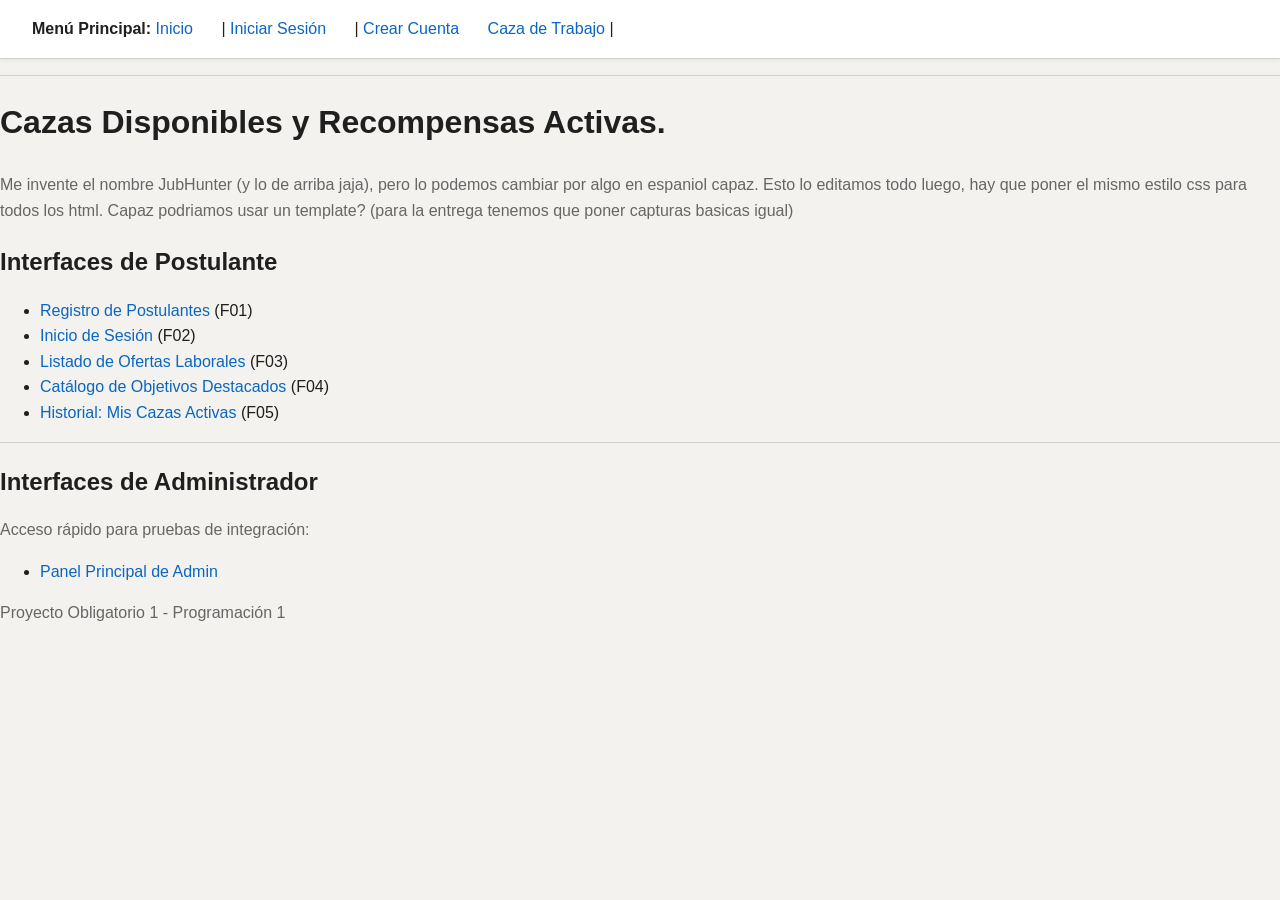
==== index.html @ b783a738 "Agregar estilos CSS, separar JS en login.js y ofertas.js, actualizar HTMLs" ====
<!DOCTYPE html>
<html lang="es">
<head>
    <meta charset="UTF-8">
    <meta name="viewport" content="width=device-width, initial-scale=1.0">
    <title>JobHunter</title>
    <link rel="stylesheet" href="estilos.css">
</head>
<body>

    <header>
        <nav>
            <strong>Menú Principal:</strong>
            <a href="index.html">Inicio</a> | 
            <a href="login.html">Iniciar Sesión</a> | 
            <a href="registro.html">Crear Cuenta</a>
            <a href="ofertas.html">Caza de Trabajo</a> |
        </nav>
    </header>

    <hr>

    <main>
        <h1>Cazas Disponibles y Recompensas Activas.</h1>
        <p>Me invente el nombre JubHunter (y lo de arriba jaja), pero lo podemos cambiar por algo en espaniol capaz. Esto lo editamos todo luego, hay que poner el mismo estilo css para todos los html. Capaz podriamos usar un template? (para la entrega tenemos que poner capturas basicas igual)</p>

        <section>
            <h2>Interfaces de Postulante</h2>
            <ul>
                <li><a href="registro.html">Registro de Postulantes</a> (F01)</li>
                <li><a href="login.html">Inicio de Sesión</a> (F02)</li>
                <li><a href="ofertas.html">Listado de Ofertas Laborales</a> (F03)</li>
                <li><a href="objetivos_destacados.html">Catálogo de Objetivos Destacados</a> (F04)</li>
                <li><a href="mis_cazas_activas.html">Historial: Mis Cazas Activas</a> (F05)</li>
            </ul>
        </section>

        <hr>

        <section>
            <h2>Interfaces de Administrador</h2>
            <p>Acceso rápido para pruebas de integración:</p>
            <ul>
                <li><a href="admin.html">Panel Principal de Admin</a></li>
            </ul>
        </section>
    </main>

    <footer>
        <p>Proyecto Obligatorio 1 - Programación 1</p>
    </footer>

</body>
</html>
---- estilos.css ----
/* 
 * Estilos CSS para Cartelera Laboral
 * Inspirado en LinkedIn - Estilo profesional
 */

body {
    font-family: Arial, Helvetica, sans-serif;
    background-color: #F3F2EF;
    color: #1F1F1F;
    line-height: 1.6;
    padding: 0;
    margin: 0;
    min-height: 100vh;
}

/* Textos */
h1, h2, h3 {
    color: #1F1F1F;
    margin-bottom: 1rem;
    font-weight: 600;
}

h1 {
    font-size: 2rem;
    margin-bottom: 1.5rem;
}

h2 {
    font-size: 1.5rem;
}

h3 {
    font-size: 1.2rem;
}

p {
    margin-bottom: 1rem;
    color: #666666;
}

/* Enlaces */
a {
    color: #0A66C2;
    text-decoration: none;
    transition: color 0.2s;
}

a:hover {
    color: #004182;
    text-decoration: underline;
}

/* Contenedores principales */
.contenedor {
    max-width: 1200px;
    margin: 0 auto;
    padding: 0 1rem;
}

.contenedor-pequeno {
    max-width: 500px;
    margin: 0 auto;
    padding: 0 1rem;
}

/* Menu nav */
nav {
    background-color: #FFFFFF;
    padding: 1rem 2rem;
    border-bottom: 1px solid #D0D0D0;
    box-shadow: 0 2px 4px rgba(0, 0, 0, 0.05);
}

nav a {
    margin-right: 1.5rem;
    font-weight: 500;
}

nav a:last-child {
    margin-right: 0;
}

/* Cards */
.card {
    background-color: #FFFFFF;
    border-radius: 8px;
    padding: 2rem;
    box-shadow: 0 2px 8px rgba(0, 0, 0, 0.08);
    border: 1px solid #D0D0D0;
    margin-bottom: 1.5rem;
}

.card-login {
    max-width: 400px;
    margin: 3rem auto;
    padding: 2.5rem;
}

/* ===== FORMULARIOS ===== */
.form-grupo {
    margin-bottom: 1.5rem;
}

.form-grupo label {
    display: block;
    margin-bottom: 0.5rem;
    font-weight: 500;
    color: #1F1F1F;
}

.form-grupo input,
.form-grupo select,
.form-grupo textarea {
    width: 100%;
    padding: 0.75rem;
    border: 1px solid #D0D0D0;
    border-radius: 4px;
    font-size: 1rem;
    font-family: Arial, Helvetica, sans-serif;
    transition: border-color 0.2s;
}

.form-grupo input:focus,
.form-grupo select:focus,
.form-grupo textarea:focus {
    outline: none;
    border-color: #0A66C2;
    box-shadow: 0 0 0 2px rgba(10, 102, 194, 0.1);
}

.form-grupo textarea {
    min-height: 100px;
    resize: vertical;
}

/* ===== BOTONES ===== */
.boton {
    background-color: #0A66C2;
    color: #FFFFFF;
    border: none;
    border-radius: 24px;
    padding: 0.75rem 1.5rem;
    font-size: 1rem;
    font-weight: 600;
    cursor: pointer;
    transition: background-color 0.2s;
    display: inline-block;
    text-align: center;
}

.boton:hover {
    background-color: #004182;
    text-decoration: none;
}

.boton:active {
    background-color: #003366;
}

.boton-secundario {
    background-color: transparent;
    color: #0A66C2;
    border: 1px solid #0A66C2;
}

.boton-secundario:hover {
    background-color: rgba(10, 102, 194, 0.05);
}

.boton-pequeno {
    padding: 0.5rem 1rem;
    font-size: 0.9rem;
}

/* ===== TABLAS ===== */
.tabla {
    width: 100%;
    border-collapse: collapse;
    background-color: #FFFFFF;
    border-radius: 8px;
    overflow: hidden;
    box-shadow: 0 2px 8px rgba(0, 0, 0, 0.08);
}

.tabla th {
    background-color: #F3F2EF;
    color: #1F1F1F;
    font-weight: 600;
    text-align: left;
    padding: 1rem;
    border-bottom: 2px solid #D0D0D0;
}

.tabla td {
    padding: 1rem;
    border-bottom: 1px solid #D0D0D0;
    color: #666666;
}

.tabla tr:last-child td {
    border-bottom: none;
}

.tabla tr:hover {
    background-color: rgba(10, 102, 194, 0.02);
}

.tabla button {
    margin: 1px;
    background-color: #0A66C2;
    color: #FFFFFF;
    border: none;
    border-radius: 4px;
    padding: 0.5rem 1rem;
    font-size: 0.9rem;
    cursor: pointer;
    transition: background-color 0.2s;
}

.tabla button:hover {
    background-color: #004182;
}

/* ===== MENSAJES ===== */
.mensaje-error {
    background-color: rgba(176, 0, 32, 0.1);
    color: #B00020;
    padding: 1rem;
    border-radius: 4px;
    border-left: 4px solid #B00020;
    margin-bottom: 1.5rem;
}

.mensaje-exito {
    background-color: rgba(5, 118, 66, 0.1);
    color: #057642;
    padding: 1rem;
    border-radius: 4px;
    border-left: 4px solid #057642;
    margin-bottom: 1.5rem;
}

/* login */
.pagina-login {
    display: flex;
    justify-content: center;
    align-items: center;
    min-height: 100vh;
    background-color: #F3F2EF;
}

/* ===== PÁGINAS INTERNAS ===== */
.pagina-interna {
    padding: 2rem 0;
}

.pagina-interna h1 {
    margin-bottom: 2rem;
}


/* utilidadaes */
.texto-centrado {
    text-align: center;
}

.mt-1 { margin-top: 0.5rem; }
.mt-2 { margin-top: 1rem; }
.mt-3 { margin-top: 1.5rem; }
.mt-4 { margin-top: 2rem; }

.mb-1 { margin-bottom: 0.5rem; }
.mb-2 { margin-bottom: 1rem; }
.mb-3 { margin-bottom: 1.5rem; }
.mb-4 { margin-bottom: 2rem; }

/* otros */
#pErrorLogin {
    margin-top: 1rem;
}

/* Para tablas existentes con border="1" */
table[border="1"] {
    border: none;
    border-collapse: collapse;
    width: 100%;
    background-color: #FFFFFF;
    border-radius: 8px;
    overflow: hidden;
    box-shadow: 0 2px 8px rgba(0, 0, 0, 0.08);
}

table[border="1"] th {
    background-color: #F3F2EF;
    color: #1F1F1F;
    font-weight: 600;
    text-align: left;
    padding: 1rem;
    border-bottom: 2px solid #D0D0D0;
}

table[border="1"] td {
    padding: 1rem;
    border-bottom: 1px solid #D0D0D0;
    color: #666666;
}

table[border="1"] tr:last-child td {
    border-bottom: none;
}

table[border="1"] tr:hover {
    background-color: rgba(10, 102, 194, 0.02);
}

table[border="1"] button {
    background-color: #0A66C2;
    color: #FFFFFF;
    border: none;
    border-radius: 4px;
    padding: 0.5rem 1rem;
    font-size: 0.9rem;
    cursor: pointer;
    transition: background-color 0.2s;
}

table[border="1"] button:hover {
    background-color: #004182;
}

/* Para hr existentes */
hr {
    border: none;
    border-top: 1px solid #D0D0D0;
    margin: 1rem 0;
}
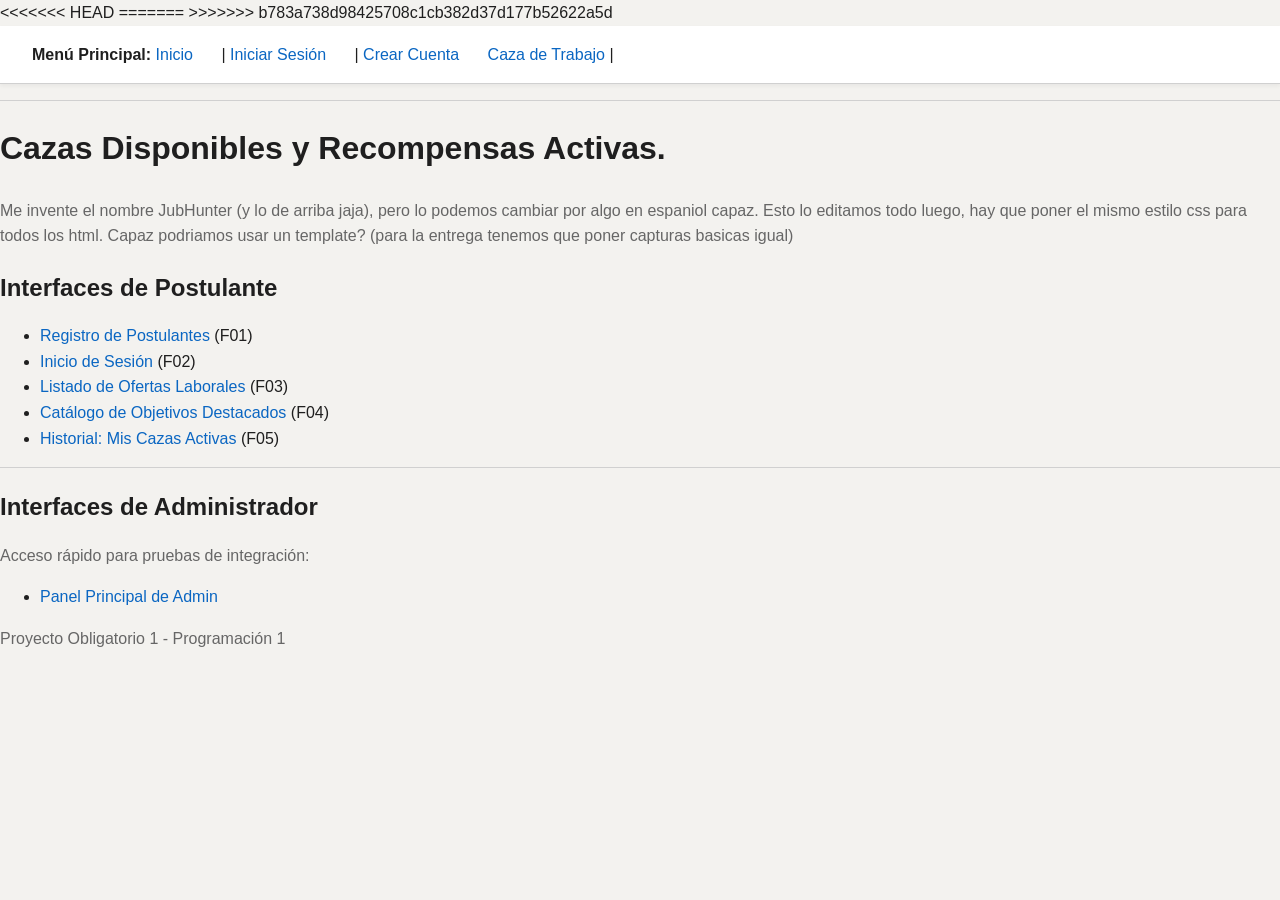
==== commit 2a07a5f7: "Conflictos resueltos en interfaces" ====
--- a/index.html
+++ b/index.html
@@ -4,7 +4,10 @@
     <meta charset="UTF-8">
     <meta name="viewport" content="width=device-width, initial-scale=1.0">
     <title>JobHunter</title>
+<<<<<<< HEAD
+=======
     <link rel="stylesheet" href="estilos.css">
+>>>>>>> b783a738d98425708c1cb382d37d177b52622a5d
 </head>
 <body>
 
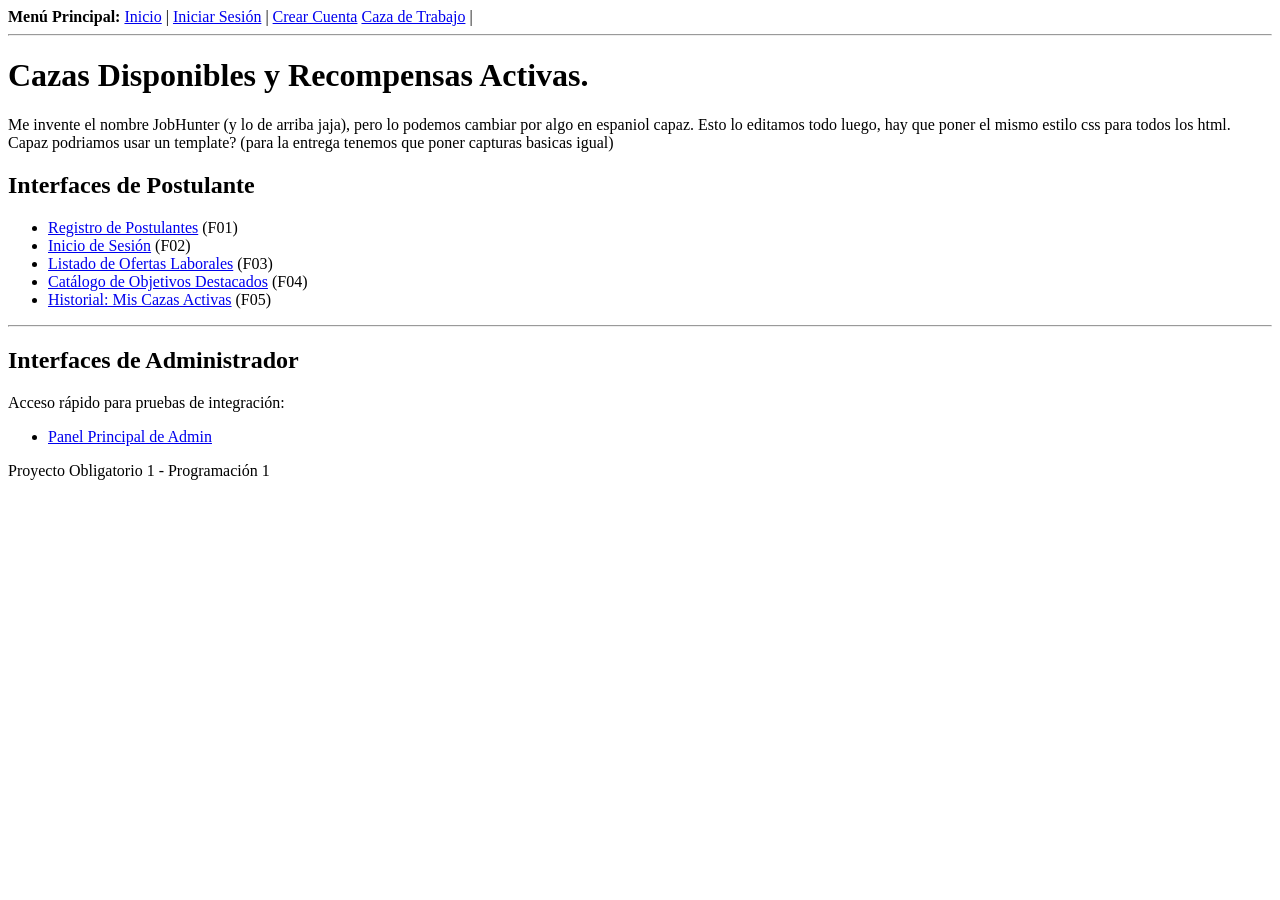
==== commit b0bc2ecc: "Guardando mis versiones de las interfaces antes de sincronizar" ====
--- a/index.html
+++ b/index.html
@@ -4,10 +4,6 @@
     <meta charset="UTF-8">
     <meta name="viewport" content="width=device-width, initial-scale=1.0">
     <title>JobHunter</title>
-<<<<<<< HEAD
-=======
-    <link rel="stylesheet" href="estilos.css">
->>>>>>> b783a738d98425708c1cb382d37d177b52622a5d
 </head>
 <body>
 
@@ -25,7 +21,7 @@
 
     <main>
         <h1>Cazas Disponibles y Recompensas Activas.</h1>
-        <p>Me invente el nombre JubHunter (y lo de arriba jaja), pero lo podemos cambiar por algo en espaniol capaz. Esto lo editamos todo luego, hay que poner el mismo estilo css para todos los html. Capaz podriamos usar un template? (para la entrega tenemos que poner capturas basicas igual)</p>
+        <p>Me invente el nombre JobHunter (y lo de arriba jaja), pero lo podemos cambiar por algo en espaniol capaz. Esto lo editamos todo luego, hay que poner el mismo estilo css para todos los html. Capaz podriamos usar un template? (para la entrega tenemos que poner capturas basicas igual)</p>
 
         <section>
             <h2>Interfaces de Postulante</h2>
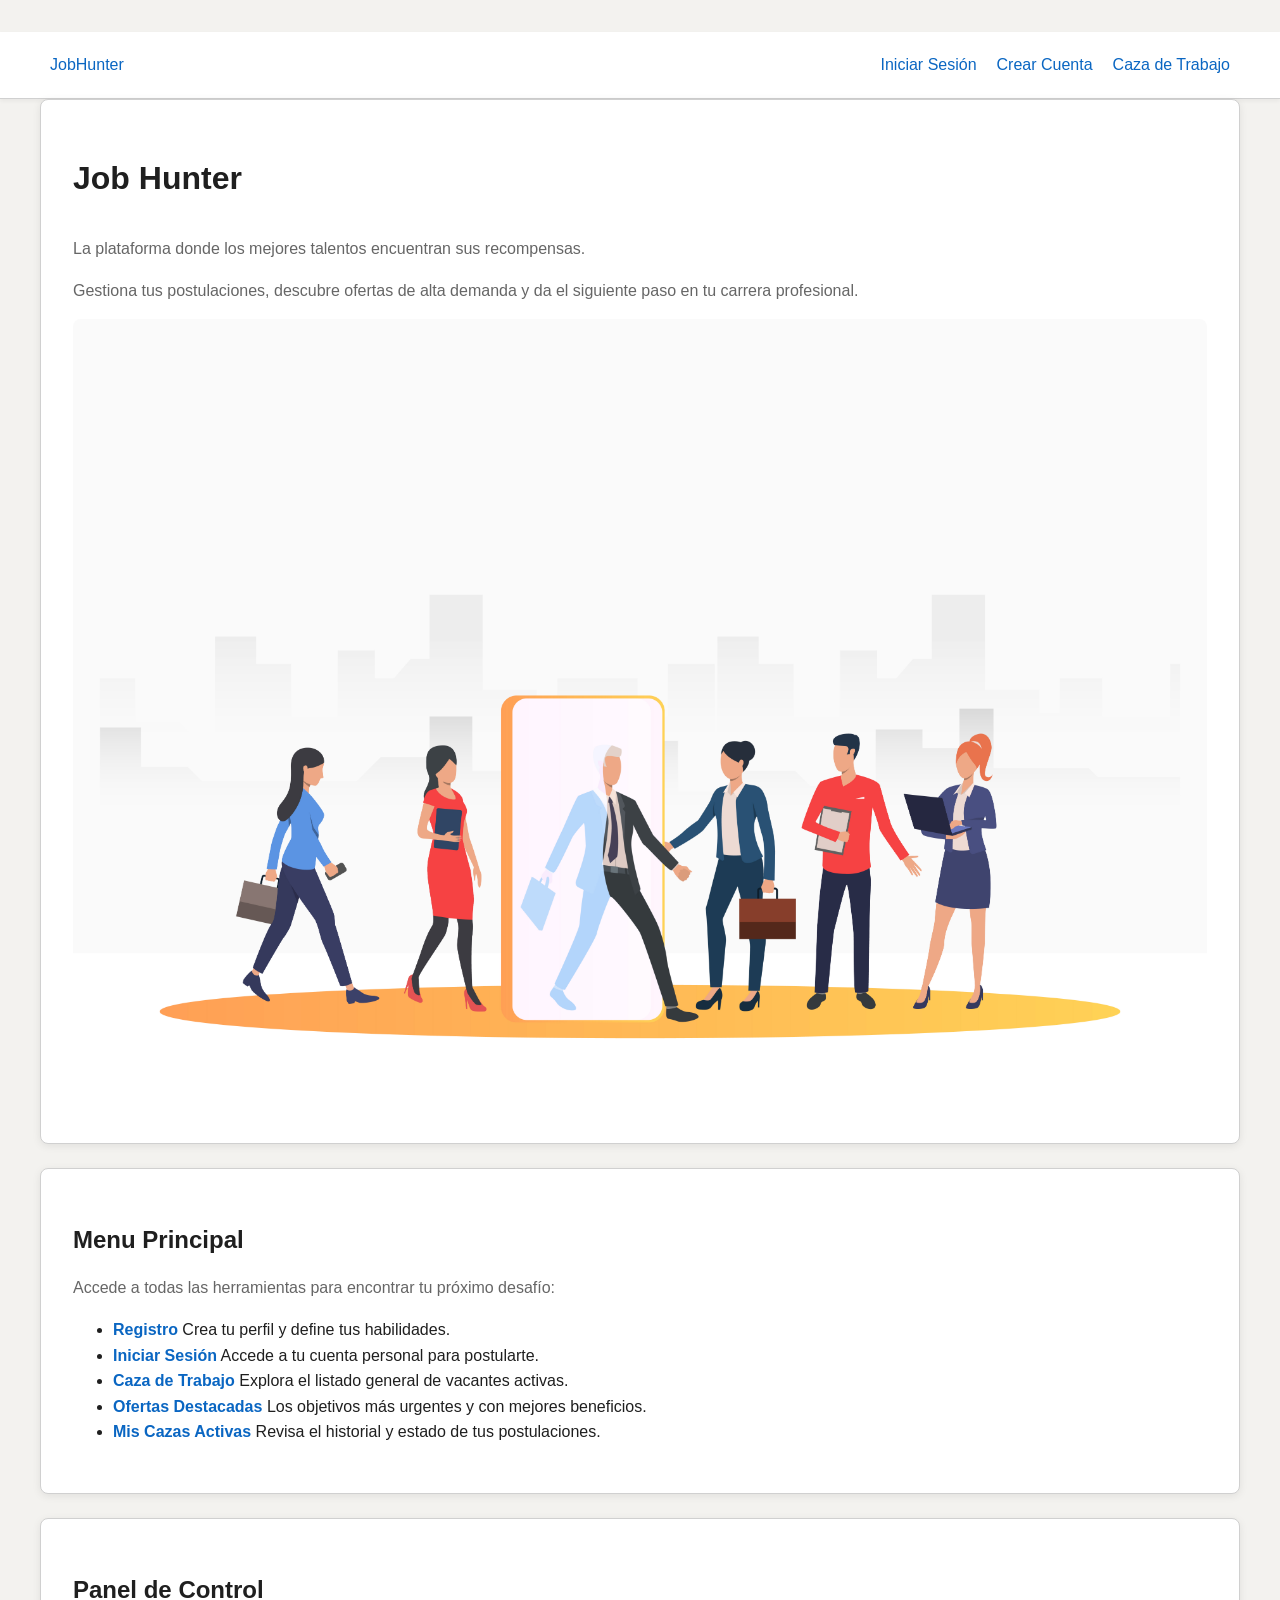
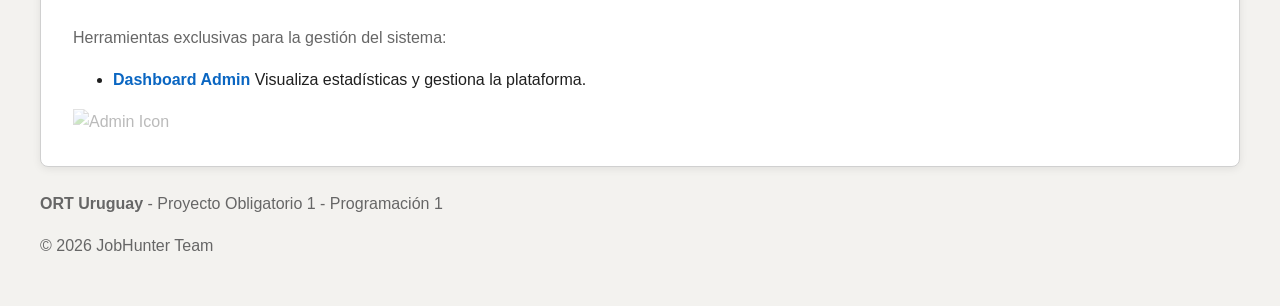
==== commit 392a6008: "ajustes en css y estilo de index.html" ====
--- a/index.html
+++ b/index.html
@@ -3,51 +3,86 @@
 <head>
     <meta charset="UTF-8">
     <meta name="viewport" content="width=device-width, initial-scale=1.0">
-    <title>JobHunter</title>
+    <title>JobHunter - Inicio</title>
+    <link rel="stylesheet" href="estilos.css">
 </head>
-<body>
+<body class="pagina-interna">
 
     <header>
-        <nav>
-            <strong>Menú Principal:</strong>
-            <a href="index.html">Inicio</a> | 
-            <a href="login.html">Iniciar Sesión</a> | 
-            <a href="registro.html">Crear Cuenta</a>
-            <a href="ofertas.html">Caza de Trabajo</a> |
+        <nav class="navbar">
+            <div class="logo">
+                <a href="index.html">JobHunter</a>
+            </div>
+            
+            <ul class="nav-links">
+                <li><a href="login.html">Iniciar Sesión</a></li>
+                <li><a href="registro.html">Crear Cuenta</a></li>
+                <li><a href="ofertas.html">Caza de Trabajo</a></li>
+            </ul>
         </nav>
     </header>
 
-    <hr>
+    <div class="contenedor">
+        
+        <div class="hero card">
+            <div class="hero-content">
+                <h1>Job Hunter</h1>
+                <p class="subtitulo">La plataforma donde los mejores talentos encuentran sus recompensas.</p>
+                <p>Gestiona tus postulaciones, descubre ofertas de alta demanda y da el siguiente paso en tu carrera profesional.</p>
+            </div>
+            <div class="hero-image">
+                <img src="img/Imagen1.png" alt="Búsqueda de empleo" class="img-fluida">
+            </div>
+        </div>
 
-    <main>
-        <h1>Cazas Disponibles y Recompensas Activas.</h1>
-        <p>Me invente el nombre JobHunter (y lo de arriba jaja), pero lo podemos cambiar por algo en espaniol capaz. Esto lo editamos todo luego, hay que poner el mismo estilo css para todos los html. Capaz podriamos usar un template? (para la entrega tenemos que poner capturas basicas igual)</p>
+        <div class="grid-secciones">
+            <div class="card">
+                <h2>Menu Principal</h2>
+                <p>Accede a todas las herramientas para encontrar tu próximo desafío:</p>
+                <ul class="lista-descrita">
+                    <li>
+                        <a href="registro.html"><strong>Registro</strong></a>
+                        <span>Crea tu perfil y define tus habilidades.</span>
+                    </li>
+                    <li>
+                        <a href="login.html"><strong>Iniciar Sesión</strong></a>
+                        <span>Accede a tu cuenta personal para postularte.</span>
+                    </li>
+                    <li>
+                        <a href="ofertas.html"><strong>Caza de Trabajo</strong></a>
+                        <span>Explora el listado general de vacantes activas.</span>
+                    </li>
+                    <li>
+                        <a href="ofertas_destacadas.html"><strong>Ofertas Destacadas</strong></a>
+                        <span>Los objetivos más urgentes y con mejores beneficios.</span>
+                    </li>
+                    <li>
+                        <a href="mis_postulaciones.html"><strong>Mis Cazas Activas</strong></a>
+                        <span>Revisa el historial y estado de tus postulaciones.</span>
+                    </li>
+                </ul>
+            </div>
 
-        <section>
-            <h2>Interfaces de Postulante</h2>
-            <ul>
-                <li><a href="registro.html">Registro de Postulantes</a> (F01)</li>
-                <li><a href="login.html">Inicio de Sesión</a> (F02)</li>
-                <li><a href="ofertas.html">Listado de Ofertas Laborales</a> (F03)</li>
-                <li><a href="objetivos_destacados.html">Catálogo de Objetivos Destacados</a> (F04)</li>
-                <li><a href="mis_cazas_activas.html">Historial: Mis Cazas Activas</a> (F05)</li>
-            </ul>
-        </section>
+            <div class="card">
+                <h2>Panel de Control</h2>
+                <p>Herramientas exclusivas para la gestión del sistema:</p>
+                <ul class="lista-descrita">
+                    <li>
+                        <a href="admin.html"><strong>Dashboard Admin</strong></a>
+                        <span>Visualiza estadísticas y gestiona la plataforma.</span>
+                    </li>
+                </ul>
+                <div class="decoracion-admin">
+                    <img src="https://cdn-icons-png.flaticon.com/512/906/906343.png" alt="Admin Icon" style="width: 50px; opacity: 0.3;">
+                </div>
+            </div>
+        </div>
 
-        <hr>
-
-        <section>
-            <h2>Interfaces de Administrador</h2>
-            <p>Acceso rápido para pruebas de integración:</p>
-            <ul>
-                <li><a href="admin.html">Panel Principal de Admin</a></li>
-            </ul>
-        </section>
-    </main>
-
-    <footer>
-        <p>Proyecto Obligatorio 1 - Programación 1</p>
-    </footer>
+        <footer class="mt-3">
+            <p><strong>ORT Uruguay</strong> - Proyecto Obligatorio 1 - Programación 1</p>
+            <p>© 2026 JobHunter Team</p>
+        </footer>
+    </div>
 
 </body>
 </html>
--- a/estilos.css
+++ b/estilos.css
@@ -0,0 +1,357 @@
+/* 
+ * Estilos CSS para Cartelera Laboral
+ * Inspirado en LinkedIn - Estilo profesional
+ */
+
+body {
+    font-family: Arial, Helvetica, sans-serif;
+    background-color: #F3F2EF;
+    color: #1F1F1F;
+    line-height: 1.6;
+    padding: 0;
+    margin: 0;
+    min-height: 100vh;
+}
+
+/* Textos */
+h1, h2, h3 {
+    color: #1F1F1F;
+    margin-bottom: 1rem;
+    font-weight: 600;
+}
+
+h1 {
+    font-size: 2rem;
+    margin-bottom: 1.5rem;
+}
+
+h2 {
+    font-size: 1.5rem;
+}
+
+h3 {
+    font-size: 1.2rem;
+}
+
+p {
+    margin-bottom: 1rem;
+    color: #666666;
+}
+
+/* Enlaces */
+a {
+    color: #0A66C2;
+    text-decoration: none;
+    transition: color 0.2s;
+}
+
+a:hover {
+    color: #004182;
+    text-decoration: underline;
+}
+
+/* Contenedores principales */
+.contenedor {
+    max-width: 1200px;
+    margin: 0 auto;
+    padding: 0 1rem;
+}
+
+.contenedor-pequeno {
+    max-width: 500px;
+    margin: 0 auto;
+    padding: 0 1rem;
+}
+
+/* Menu nav */
+nav {
+    background-color: #FFFFFF;
+    padding: 1rem 2rem;
+    border-bottom: 1px solid #D0D0D0;
+    box-shadow: 0 2px 4px rgba(0, 0, 0, 0.05);
+}
+
+nav a {
+    margin-right: 1.5rem;
+    font-weight: 500;
+}
+
+nav a:last-child {
+    margin-right: 0;
+}
+
+/* Cards */
+.card {
+    background-color: #FFFFFF;
+    border-radius: 8px;
+    padding: 2rem;
+    box-shadow: 0 2px 8px rgba(0, 0, 0, 0.08);
+    border: 1px solid #D0D0D0;
+    margin-bottom: 1.5rem;
+}
+
+.card-login {
+    max-width: 400px;
+    margin: 3rem auto;
+    padding: 2.5rem;
+}
+
+/* ===== FORMULARIOS ===== */
+.form-grupo {
+    margin-bottom: 1.5rem;
+}
+
+.form-grupo label {
+    display: block;
+    margin-bottom: 0.5rem;
+    font-weight: 500;
+    color: #1F1F1F;
+}
+
+.form-grupo input,
+.form-grupo select,
+.form-grupo textarea {
+    width: 100%;
+    padding: 0.75rem;
+    border: 1px solid #D0D0D0;
+    border-radius: 4px;
+    font-size: 1rem;
+    font-family: Arial, Helvetica, sans-serif;
+    transition: border-color 0.2s;
+}
+
+.form-grupo input:focus,
+.form-grupo select:focus,
+.form-grupo textarea:focus {
+    outline: none;
+    border-color: #0A66C2;
+    box-shadow: 0 0 0 2px rgba(10, 102, 194, 0.1);
+}
+
+.form-grupo textarea {
+    min-height: 100px;
+    resize: vertical;
+}
+
+/* ===== BOTONES ===== */
+.boton {
+    background-color: #0A66C2;
+    color: #FFFFFF;
+    border: none;
+    border-radius: 24px;
+    padding: 0.75rem 1.5rem;
+    font-size: 1rem;
+    font-weight: 600;
+    cursor: pointer;
+    transition: background-color 0.2s;
+    display: inline-block;
+    text-align: center;
+}
+
+.boton:hover {
+    background-color: #004182;
+    text-decoration: none;
+}
+
+.boton:active {
+    background-color: #003366;
+}
+
+.boton-secundario {
+    background-color: transparent;
+    color: #0A66C2;
+    border: 1px solid #0A66C2;
+}
+
+.boton-secundario:hover {
+    background-color: rgba(10, 102, 194, 0.05);
+}
+
+.boton-pequeno {
+    padding: 0.5rem 1rem;
+    font-size: 0.9rem;
+}
+
+/* ===== TABLAS ===== */
+.tabla {
+    width: 100%;
+    border-collapse: collapse;
+    background-color: #FFFFFF;
+    border-radius: 8px;
+    overflow: hidden;
+    box-shadow: 0 2px 8px rgba(0, 0, 0, 0.08);
+}
+
+.tabla th {
+    background-color: #F3F2EF;
+    color: #1F1F1F;
+    font-weight: 600;
+    text-align: left;
+    padding: 1rem;
+    border-bottom: 2px solid #D0D0D0;
+}
+
+.tabla td {
+    padding: 1rem;
+    border-bottom: 1px solid #D0D0D0;
+    color: #666666;
+}
+
+.tabla tr:last-child td {
+    border-bottom: none;
+}
+
+.tabla tr:hover {
+    background-color: rgba(10, 102, 194, 0.02);
+}
+
+.tabla button {
+    margin: 1px;
+    background-color: #0A66C2;
+    color: #FFFFFF;
+    border: none;
+    border-radius: 4px;
+    padding: 0.5rem 1rem;
+    font-size: 0.9rem;
+    cursor: pointer;
+    transition: background-color 0.2s;
+}
+
+.tabla button:hover {
+    background-color: #004182;
+}
+
+/* ===== MENSAJES ===== */
+.mensaje-error {
+    background-color: rgba(176, 0, 32, 0.1);
+    color: #B00020;
+    padding: 1rem;
+    border-radius: 4px;
+    border-left: 4px solid #B00020;
+    margin-bottom: 1.5rem;
+}
+
+.mensaje-exito {
+    background-color: rgba(5, 118, 66, 0.1);
+    color: #057642;
+    padding: 1rem;
+    border-radius: 4px;
+    border-left: 4px solid #057642;
+    margin-bottom: 1.5rem;
+}
+
+/* login */
+.pagina-login {
+    display: flex;
+    justify-content: center;
+    align-items: center;
+    min-height: 100vh;
+    background-color: #F3F2EF;
+}
+
+/* ===== PÁGINAS INTERNAS ===== */
+.pagina-interna {
+    padding: 2rem 0;
+}
+
+.pagina-interna h1 {
+    margin-bottom: 2rem;
+}
+
+
+/* utilidadaes */
+.texto-centrado {
+    text-align: center;
+}
+
+.mt-1 { margin-top: 0.5rem; }
+.mt-2 { margin-top: 1rem; }
+.mt-3 { margin-top: 1.5rem; }
+.mt-4 { margin-top: 2rem; }
+
+.mb-1 { margin-bottom: 0.5rem; }
+.mb-2 { margin-bottom: 1rem; }
+.mb-3 { margin-bottom: 1.5rem; }
+.mb-4 { margin-bottom: 2rem; }
+
+/* otros */
+#pErrorLogin {
+    margin-top: 1rem;
+}
+
+/* Para tablas existentes con border="1" */
+table[border="1"] {
+    border: none;
+    border-collapse: collapse;
+    width: 100%;
+    background-color: #FFFFFF;
+    border-radius: 8px;
+    overflow: hidden;
+    box-shadow: 0 2px 8px rgba(0, 0, 0, 0.08);
+}
+
+table[border="1"] th {
+    background-color: #F3F2EF;
+    color: #1F1F1F;
+    font-weight: 600;
+    text-align: left;
+    padding: 1rem;
+    border-bottom: 2px solid #D0D0D0;
+}
+
+table[border="1"] td {
+    padding: 1rem;
+    border-bottom: 1px solid #D0D0D0;
+    color: #666666;
+}
+
+table[border="1"] tr:last-child td {
+    border-bottom: none;
+}
+
+table[border="1"] tr:hover {
+    background-color: rgba(10, 102, 194, 0.02);
+}
+
+table[border="1"] button {
+    background-color: #0A66C2;
+    color: #FFFFFF;
+    border: none;
+    border-radius: 4px;
+    padding: 0.5rem 1rem;
+    font-size: 0.9rem;
+    cursor: pointer;
+    transition: background-color 0.2s;
+}
+
+table[border="1"] button:hover {
+    background-color: #004182;
+}
+
+/* Para hr existentes */
+hr {
+    border: none;
+    border-top: 1px solid #D0D0D0;
+    margin: 1rem 0;
+}
+/* GERO: Esto es lo que hace la magia del menú a la derecha */
+.navbar {
+    display: flex;
+    justify-content: space-between;
+    align-items: center;
+    padding: 20px 50px;
+}
+
+.nav-links {
+    display: flex;
+    list-style: none;
+    gap: 20px;
+    margin: 0;
+}
+/* GERO: Esto es lo que ajusta el tamanio de las imagenes que agreguemos*/
+.img-fluida {
+    max-width: 100%;
+    height: auto;
+    border-radius: 8px; /* Opcional, para bordes redondeados */
+    display: block;
+}
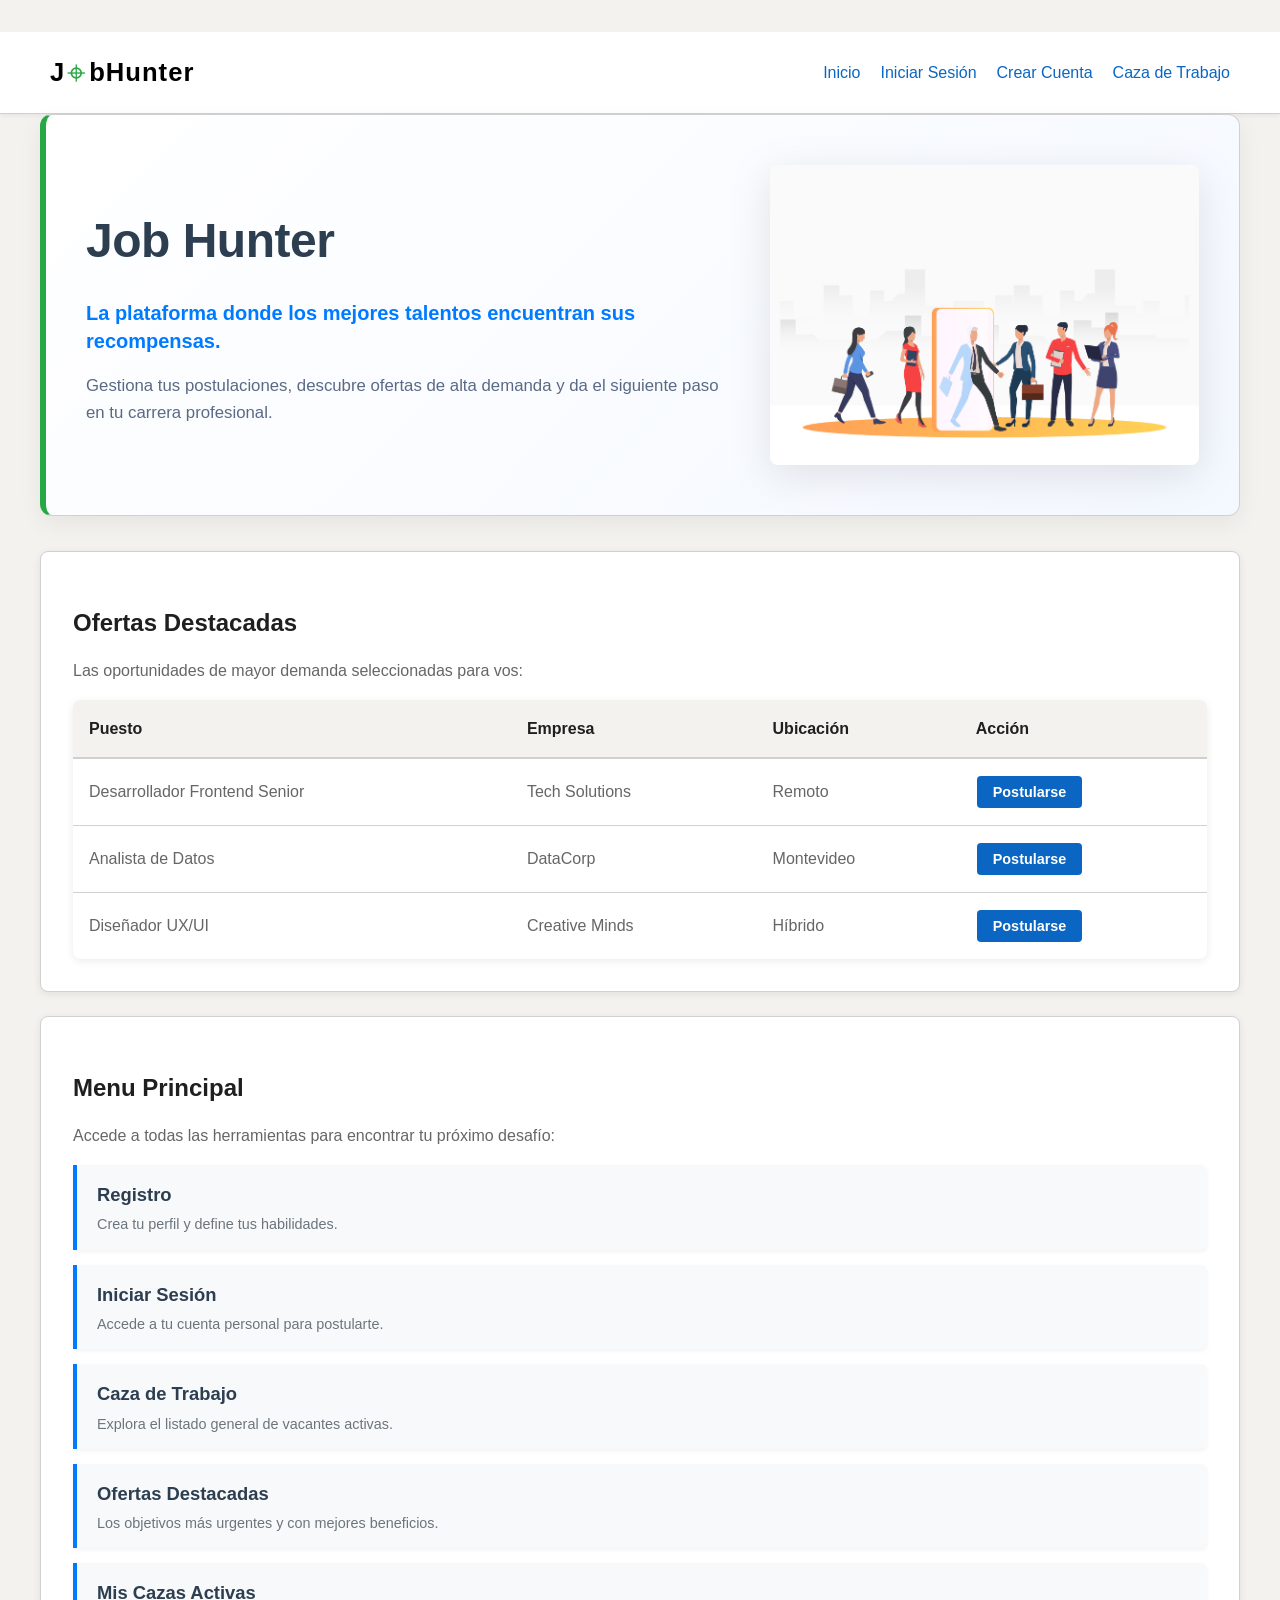
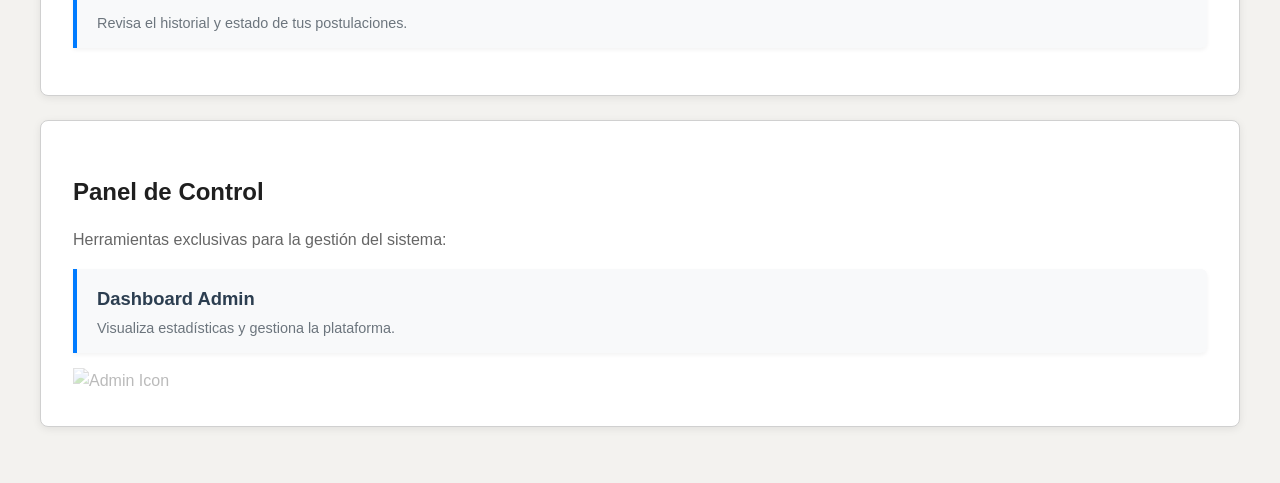
==== commit e5ed1da5: "correccion de header en todos los HTML. Creacion de Logo JobHunter" ====
--- a/index.html
+++ b/index.html
@@ -11,10 +11,11 @@
     <header>
         <nav class="navbar">
             <div class="logo">
-                <a href="index.html">JobHunter</a>
+                <a href="index.html">J<span class="mira-logo">⌖</span>bHunter</a>
             </div>
             
             <ul class="nav-links">
+                <li><a href="index.html">Inicio</a></li>
                 <li><a href="login.html">Iniciar Sesión</a></li>
                 <li><a href="registro.html">Crear Cuenta</a></li>
                 <li><a href="ofertas.html">Caza de Trabajo</a></li>
@@ -34,7 +35,41 @@
                 <img src="img/Imagen1.png" alt="Búsqueda de empleo" class="img-fluida">
             </div>
         </div>
-
+<div class="card">
+    <h2>Ofertas Destacadas</h2>
+    <p>Las oportunidades de mayor demanda seleccionadas para vos:</p>
+    
+    <table class="tabla">
+        <thead>
+            <tr>
+                <th>Puesto</th>
+                <th>Empresa</th>
+                <th>Ubicación</th>
+                <th>Acción</th>
+            </tr>
+        </thead>
+        <tbody>
+            <tr>
+                <td>Desarrollador Frontend Senior</td>
+                <td>Tech Solutions</td>
+                <td>Remoto</td>
+                <td><button class="boton boton-pequeno">Postularse</button></td>
+            </tr>
+            <tr>
+                <td>Analista de Datos</td>
+                <td>DataCorp</td>
+                <td>Montevideo</td>
+                <td><button class="boton boton-pequeno">Postularse</button></td>
+            </tr>
+            <tr>
+                <td>Diseñador UX/UI</td>
+                <td>Creative Minds</td>
+                <td>Híbrido</td>
+                <td><button class="boton boton-pequeno">Postularse</button></td>
+            </tr>
+        </tbody>
+    </table>
+</div>
         <div class="grid-secciones">
             <div class="card">
                 <h2>Menu Principal</h2>
@@ -76,13 +111,4 @@
                     <img src="https://cdn-icons-png.flaticon.com/512/906/906343.png" alt="Admin Icon" style="width: 50px; opacity: 0.3;">
                 </div>
             </div>
-        </div>
-
-        <footer class="mt-3">
-            <p><strong>ORT Uruguay</strong> - Proyecto Obligatorio 1 - Programación 1</p>
-            <p>© 2026 JobHunter Team</p>
-        </footer>
-    </div>
-
-</body>
-</html>+        </div>
--- a/estilos.css
+++ b/estilos.css
@@ -1,357 +1,1277 @@
-/* 
+/*
+
  * Estilos CSS para Cartelera Laboral
+
  * Inspirado en LinkedIn - Estilo profesional
+
  */
 
+
+
 body {
+
     font-family: Arial, Helvetica, sans-serif;
+
     background-color: #F3F2EF;
+
     color: #1F1F1F;
+
     line-height: 1.6;
+
     padding: 0;
+
     margin: 0;
+
     min-height: 100vh;
-}
+
+}
+
+
 
 /* Textos */
+
 h1, h2, h3 {
+
     color: #1F1F1F;
+
     margin-bottom: 1rem;
+
     font-weight: 600;
-}
+
+}
+
+
 
 h1 {
+
     font-size: 2rem;
+
     margin-bottom: 1.5rem;
-}
+
+}
+
+
 
 h2 {
+
     font-size: 1.5rem;
-}
+
+}
+
+
 
 h3 {
+
     font-size: 1.2rem;
-}
+
+}
+
+
 
 p {
+
     margin-bottom: 1rem;
+
     color: #666666;
-}
+
+}
+
+
 
 /* Enlaces */
+
 a {
+
     color: #0A66C2;
+
     text-decoration: none;
+
     transition: color 0.2s;
-}
+
+}
+
+
 
 a:hover {
+
     color: #004182;
+
     text-decoration: underline;
-}
+
+}
+
+
 
 /* Contenedores principales */
+
 .contenedor {
+
     max-width: 1200px;
+
     margin: 0 auto;
+
     padding: 0 1rem;
-}
+
+}
+
+
 
 .contenedor-pequeno {
+
     max-width: 500px;
+
     margin: 0 auto;
+
     padding: 0 1rem;
-}
+
+}
+
+
 
 /* Menu nav */
+
 nav {
+
     background-color: #FFFFFF;
+
     padding: 1rem 2rem;
+
     border-bottom: 1px solid #D0D0D0;
+
     box-shadow: 0 2px 4px rgba(0, 0, 0, 0.05);
-}
+
+}
+
+
 
 nav a {
+
     margin-right: 1.5rem;
+
     font-weight: 500;
-}
+
+}
+
+
 
 nav a:last-child {
+
     margin-right: 0;
-}
+
+}
+
+
 
 /* Cards */
+
 .card {
+
     background-color: #FFFFFF;
+
     border-radius: 8px;
+
     padding: 2rem;
+
     box-shadow: 0 2px 8px rgba(0, 0, 0, 0.08);
+
     border: 1px solid #D0D0D0;
+
     margin-bottom: 1.5rem;
-}
+
+}
+
+
 
 .card-login {
+
     max-width: 400px;
+
     margin: 3rem auto;
+
     padding: 2.5rem;
-}
+
+}
+
+
 
 /* ===== FORMULARIOS ===== */
+
 .form-grupo {
+
     margin-bottom: 1.5rem;
-}
+
+}
+
+
 
 .form-grupo label {
+
     display: block;
+
     margin-bottom: 0.5rem;
+
     font-weight: 500;
+
     color: #1F1F1F;
-}
+
+}
+
+
 
 .form-grupo input,
+
 .form-grupo select,
+
 .form-grupo textarea {
+
     width: 100%;
+
     padding: 0.75rem;
+
     border: 1px solid #D0D0D0;
+
     border-radius: 4px;
+
     font-size: 1rem;
+
     font-family: Arial, Helvetica, sans-serif;
+
     transition: border-color 0.2s;
-}
+
+}
+
+
 
 .form-grupo input:focus,
+
 .form-grupo select:focus,
+
 .form-grupo textarea:focus {
+
     outline: none;
+
     border-color: #0A66C2;
+
     box-shadow: 0 0 0 2px rgba(10, 102, 194, 0.1);
-}
+
+}
+
+
 
 .form-grupo textarea {
+
     min-height: 100px;
+
     resize: vertical;
-}
+
+}
+
+
 
 /* ===== BOTONES ===== */
+
 .boton {
+
     background-color: #0A66C2;
+
     color: #FFFFFF;
+
     border: none;
+
     border-radius: 24px;
+
     padding: 0.75rem 1.5rem;
+
     font-size: 1rem;
+
     font-weight: 600;
+
     cursor: pointer;
+
     transition: background-color 0.2s;
+
     display: inline-block;
+
     text-align: center;
-}
+
+}
+
+
 
 .boton:hover {
+
     background-color: #004182;
+
     text-decoration: none;
-}
+
+}
+
+
 
 .boton:active {
+
     background-color: #003366;
-}
+
+}
+
+
 
 .boton-secundario {
+
     background-color: transparent;
+
     color: #0A66C2;
+
     border: 1px solid #0A66C2;
-}
+
+}
+
+
 
 .boton-secundario:hover {
+
     background-color: rgba(10, 102, 194, 0.05);
-}
+
+}
+
+
 
 .boton-pequeno {
+
     padding: 0.5rem 1rem;
+
     font-size: 0.9rem;
-}
+
+}
+
+
 
 /* ===== TABLAS ===== */
+
 .tabla {
+
     width: 100%;
+
     border-collapse: collapse;
+
     background-color: #FFFFFF;
+
     border-radius: 8px;
+
     overflow: hidden;
+
     box-shadow: 0 2px 8px rgba(0, 0, 0, 0.08);
-}
+
+}
+
+
 
 .tabla th {
+
     background-color: #F3F2EF;
+
     color: #1F1F1F;
+
     font-weight: 600;
+
     text-align: left;
+
     padding: 1rem;
+
     border-bottom: 2px solid #D0D0D0;
-}
+
+}
+
+
 
 .tabla td {
+
     padding: 1rem;
+
     border-bottom: 1px solid #D0D0D0;
+
     color: #666666;
-}
+
+}
+
+
 
 .tabla tr:last-child td {
+
     border-bottom: none;
-}
+
+}
+
+
 
 .tabla tr:hover {
+
     background-color: rgba(10, 102, 194, 0.02);
-}
+
+}
+
+
 
 .tabla button {
+
     margin: 1px;
+
     background-color: #0A66C2;
+
     color: #FFFFFF;
+
     border: none;
+
     border-radius: 4px;
+
     padding: 0.5rem 1rem;
+
     font-size: 0.9rem;
+
     cursor: pointer;
+
     transition: background-color 0.2s;
-}
+
+}
+
+
 
 .tabla button:hover {
+
     background-color: #004182;
-}
+
+}
+
+
 
 /* ===== MENSAJES ===== */
+
 .mensaje-error {
+
     background-color: rgba(176, 0, 32, 0.1);
+
     color: #B00020;
+
     padding: 1rem;
+
     border-radius: 4px;
+
     border-left: 4px solid #B00020;
+
     margin-bottom: 1.5rem;
-}
+
+}
+
+
 
 .mensaje-exito {
+
     background-color: rgba(5, 118, 66, 0.1);
+
     color: #057642;
+
     padding: 1rem;
+
     border-radius: 4px;
+
     border-left: 4px solid #057642;
+
     margin-bottom: 1.5rem;
-}
+
+}
+
+
+
+/* login */
 
 /* login */
 .pagina-login {
+    /* Eliminamos el display: flex del body para que no afecte al header */
+    min-height: 100vh;
+    background-color: #F3F2EF;
+}
+
+/* Forzamos que el contenido del login se centre sin romper el header */
+.contenedor-login {
     display: flex;
     justify-content: center;
     align-items: center;
-    min-height: 100vh;
+    min-height: calc(100vh - 80px); /* Restamos la altura aproximada del header */
+}
+
+
+
+/* ===== PÁGINAS INTERNAS ===== */
+
+.pagina-interna {
+
+    padding: 2rem 0;
+
+}
+
+
+
+.pagina-interna h1 {
+
+    margin-bottom: 2rem;
+
+}
+
+
+
+
+
+/* utilidadaes */
+
+.texto-centrado {
+
+    text-align: center;
+
+}
+
+
+
+.mt-1 { margin-top: 0.5rem; }
+
+.mt-2 { margin-top: 1rem; }
+
+.mt-3 { margin-top: 1.5rem; }
+
+.mt-4 { margin-top: 2rem; }
+
+
+
+.mb-1 { margin-bottom: 0.5rem; }
+
+.mb-2 { margin-bottom: 1rem; }
+
+.mb-3 { margin-bottom: 1.5rem; }
+
+.mb-4 { margin-bottom: 2rem; }
+
+
+
+/* otros */
+
+#pErrorLogin {
+
+    margin-top: 1rem;
+
+}
+
+
+
+/* Para tablas existentes con border="1" */
+
+table[border="1"] {
+
+    border: none;
+
+    border-collapse: collapse;
+
+    width: 100%;
+
+    background-color: #FFFFFF;
+
+    border-radius: 8px;
+
+    overflow: hidden;
+
+    box-shadow: 0 2px 8px rgba(0, 0, 0, 0.08);
+
+}
+
+
+
+table[border="1"] th {
+
     background-color: #F3F2EF;
-}
-
-/* ===== PÁGINAS INTERNAS ===== */
-.pagina-interna {
-    padding: 2rem 0;
-}
-
-.pagina-interna h1 {
-    margin-bottom: 2rem;
-}
-
-
-/* utilidadaes */
-.texto-centrado {
+
+    color: #1F1F1F;
+
+    font-weight: 600;
+
+    text-align: left;
+
+    padding: 1rem;
+
+    border-bottom: 2px solid #D0D0D0;
+
+}
+
+
+
+table[border="1"] td {
+
+    padding: 1rem;
+
+    border-bottom: 1px solid #D0D0D0;
+
+    color: #666666;
+
+}
+
+
+
+table[border="1"] tr:last-child td {
+
+    border-bottom: none;
+
+}
+
+
+
+table[border="1"] tr:hover {
+
+    background-color: rgba(10, 102, 194, 0.02);
+
+}
+
+
+
+table[border="1"] button {
+
+    background-color: #0A66C2;
+
+    color: #FFFFFF;
+
+    border: none;
+
+    border-radius: 4px;
+
+    padding: 0.5rem 1rem;
+
+    font-size: 0.9rem;
+
+    cursor: pointer;
+
+    transition: background-color 0.2s;
+
+}
+
+
+
+table[border="1"] button:hover {
+
+    background-color: #004182;
+
+}
+
+
+
+/* Para hr existentes */
+
+hr {
+
+    border: none;
+
+    border-top: 1px solid #D0D0D0;
+
+    margin: 1rem 0;
+
+}
+
+/* GERO: Esto es lo que hace la magia del menú a la derecha */
+
+.navbar {
+
+    display: flex;
+
+    justify-content: space-between;
+
+    align-items: center;
+
+    padding: 20px 50px;
+
+}
+
+
+
+.nav-links {
+
+    display: flex;
+
+    list-style: none;
+
+    gap: 20px;
+
+    margin: 0;
+
+}
+
+/* GERO: Esto es lo que ajusta el tamanio de las imagenes que agreguemos*/
+
+.img-fluida {
+
+    max-width: 100%;
+
+    height: auto;
+
+    border-radius: 8px; /* Opcional, para bordes redondeados */
+
+    display: block;
+
+}
+
+
+
+/* Centra todo el menú secundario */
+
+.nav-secundario {
+
     text-align: center;
-}
-
-.mt-1 { margin-top: 0.5rem; }
-.mt-2 { margin-top: 1rem; }
-.mt-3 { margin-top: 1.5rem; }
-.mt-4 { margin-top: 2rem; }
-
-.mb-1 { margin-bottom: 0.5rem; }
-.mb-2 { margin-bottom: 1rem; }
-.mb-3 { margin-bottom: 1.5rem; }
-.mb-4 { margin-bottom: 2rem; }
-
-/* otros */
-#pErrorLogin {
-    margin-top: 1rem;
-}
-
-/* Para tablas existentes con border="1" */
-table[border="1"] {
+
+}
+
+
+
+/* Le da el mismo espacio a cada lado de las palabras */
+
+.nav-secundario a {
+
+    margin: 0 10px; /* 0 arriba/abajo, 10px izquierda/derecha */
+
+    text-decoration: none; /* Opcional: quita el subrayado si quieres */
+
+}
+
+
+
+/* Reset de la lista para quitar los puntos por defecto */
+
+.lista-descrita {
+
+    list-style: none;
+
+    padding: 0;
+
+    margin: 0;
+
+}
+
+
+
+/* Diseño de cada ítem del menú como una "mini-tarjeta" */
+
+.lista-descrita li {
+
+    background-color: #f8f9fa; /* Fondo gris muy clarito */
+
+    border-left: 4px solid #007bff; /* Acento azul a la izquierda */
+
+    margin-bottom: 15px;
+
+    padding: 15px 20px;
+
+    border-radius: 0 6px 6px 0; /* Bordes redondeados excepto donde está la línea azul */
+
+    transition: all 0.3s ease; /* Hace que cualquier cambio sea suave */
+
+    box-shadow: 0 2px 4px rgba(0,0,0,0.05); /* Sombra súper sutil */
+
+}
+
+
+
+/* Efecto mágico al pasar el mouse (Hover) */
+
+.lista-descrita li:hover {
+
+    transform: translateX(8px); /* Desplaza el elemento un poquito hacia la derecha */
+
+    background-color: #ffffff; /* Aclara el fondo */
+
+    box-shadow: 0 4px 10px rgba(0,0,0,0.1); /* Hace la sombra un poco más grande */
+
+    border-left-color: #28a745; /* La línea cambia a verde "JobHunter" */
+
+}
+
+
+
+/* Estilo para el enlace principal (el título) */
+
+.lista-descrita a {
+
+    text-decoration: none;
+
+    color: #2c3e50; /* Azul oscuro elegante */
+
+    font-size: 1.15em;
+
+    display: block;
+
+    margin-bottom: 5px;
+
+}
+
+
+
+/* Estilo para la descripción debajo del enlace */
+
+.lista-descrita span {
+
+    color: #6c757d;
+
+    font-size: 0.9em;
+
+    display: block;
+
+    line-height: 1.4;
+
+}
+
+
+
+
+
+/* Centrado general de texto para encabezados */
+
+.text-center {
+
+    text-align: center;
+
+}
+
+
+
+.cabecera-seccion {
+
+    margin-bottom: 30px;
+
+}
+
+
+
+/* Limita el ancho del formulario para que no se vea gigante en PC */
+
+.form-card {
+
+    max-width: 500px;
+
+    margin: 0 auto; /* Centra la tarjeta horizontalmente */
+
+    padding: 30px;
+
+}
+
+
+
+/* Mejora visual de los inputs */
+
+input[type="text"],
+
+input[type="password"],
+
+select {
+
+    width: 100%;
+
+    box-sizing: border-box; /* Asegura que el padding no rompa el ancho */
+
+    padding: 12px 15px;
+
+    border: 2px solid #e0e0e0;
+
+    border-radius: 8px;
+
+    font-size: 1rem;
+
+    transition: all 0.3s ease; /* Transición suave */
+
+    background-color: #fcfcfc;
+
+}
+
+
+
+/* Efecto al hacer clic (focus) en la caja de texto */
+
+input[type="text"]:focus,
+
+input[type="password"]:focus,
+
+select:focus {
+
+    border-color: #007bff; /* Borde azul */
+
+    outline: none;
+
+    background-color: #ffffff;
+
+    box-shadow: 0 0 8px rgba(0, 123, 255, 0.2); /* Resplandor azul */
+
+}
+
+
+
+/* Estilos de las etiquetas (Labels) */
+
+.campo label {
+
+    font-weight: 600;
+
+    color: #333;
+
+    display: block;
+
+    margin-bottom: 6px;
+
+}
+
+
+
+/* Textos de ayuda debajo de los inputs */
+
+.ayuda-input {
+
+    display: block;
+
+    color: #888;
+
+    font-size: 0.8em;
+
+    margin-top: 4px;
+
+}
+
+
+
+/* Poner los selectores uno al lado del otro en pantallas grandes */
+
+.flex-row {
+
+    display: flex;
+
+    gap: 15px;
+
+}
+
+
+
+.mitad {
+
+    flex: 1;
+
+}
+
+
+
+/* Ajustes del botón */
+
+.btn-principal {
+
+    background-color: #28a745;
+
+    color: white;
+
+    padding: 14px;
+
     border: none;
-    border-collapse: collapse;
+
+    border-radius: 8px;
+
+    cursor: pointer;
+
+    font-size: 1.1em;
+
+    font-weight: bold;
+
     width: 100%;
-    background-color: #FFFFFF;
+
+    transition: background-color 0.3s, transform 0.1s;
+
+}
+
+
+
+.btn-principal:hover {
+
+    background-color: #218838;
+
+}
+
+
+
+.btn-principal:active {
+
+    transform: scale(0.98); /* Efecto de "hundimiento" al hacer clic */
+
+}
+
+
+
+/* Link destacado al final */
+
+.link-destacado {
+
+    color: #007bff;
+
+    font-weight: bold;
+
+    text-decoration: none;
+
+}
+
+
+
+.link-destacado:hover {
+
+    text-decoration: underline;
+
+}
+
+
+
+/* Responsive: en celulares los selectores vuelven a estar uno debajo del otro */
+
+@media (max-width: 500px) {
+
+    .flex-row {
+
+        flex-direction: column;
+
+        gap: 0;
+
+    }
+
+}
+
+
+
+/* Rediseño de la tarjeta Hero principal */
+
+.hero.card {
+
+    display: flex;
+
+    align-items: center;
+
+    justify-content: space-between;
+
+    gap: 40px; /* Mayor separación entre el texto y la imagen */
+
+    padding: 50px 40px; /* Espaciado interno generoso para que respire */
+
+    background: linear-gradient(135deg, #ffffff 0%, #f4f8ff 100%); /* Degradado sutil hacia un azul muy limpio */
+
+    border-left: 6px solid #28a745; /* Línea verde de acento característica de JobHunter */
+
+    border-radius: 12px; /* Bordes más suavizados */
+
+    box-shadow: 0 8px 24px rgba(0, 0, 0, 0.06); /* Sombra suave y difuminada */
+
+    margin-bottom: 35px;
+
+    overflow: hidden;
+
+}
+
+
+
+/* Control del bloque de texto */
+
+.hero-content {
+
+    flex: 1.2; /* Le otorga un poco más de prioridad de espacio al texto */
+
+}
+
+
+
+/* Título principal impactante */
+
+.hero-content h1 {
+
+    font-size: 3rem; /* Tamaño destacado */
+
+    color: #2c3e50; /* Tono oscuro corporativo y elegante */
+
+    margin-top: 0;
+
+    margin-bottom: 12px;
+
+    font-weight: 800; /* Tipografía bien gruesa */
+
+    letter-spacing: -0.5px;
+
+}
+
+
+
+/* Subtítulo enfocado en la propuesta de valor */
+
+.hero-content .subtitulo {
+
+    font-size: 1.25rem;
+
+    color: #007bff; /* Azul vibrante para captar la atención */
+
+    font-weight: 600;
+
+    line-height: 1.4;
+
+    margin-bottom: 18px;
+
+}
+
+
+
+/* Párrafo descriptivo */
+
+.hero-content p {
+
+    font-size: 1.05rem;
+
+    color: #5a6a85; /* Gris intermedio para una lectura descansada */
+
+    line-height: 1.6;
+
+    margin-bottom: 0;
+
+}
+
+
+
+/* Bloque contenedor de la imagen */
+
+.hero-image {
+
+    flex: 0.8; /* Espacio compacto bien balanceado */
+
+    display: flex;
+
+    justify-content: center;
+
+    align-items: center;
+
+}
+
+
+
+/* Estilo y efectos de la imagen */
+
+.img-fluida {
+
+    max-width: 100%;
+
+    height: auto;
+
     border-radius: 8px;
-    overflow: hidden;
-    box-shadow: 0 2px 8px rgba(0, 0, 0, 0.08);
-}
-
-table[border="1"] th {
-    background-color: #F3F2EF;
-    color: #1F1F1F;
-    font-weight: 600;
-    text-align: left;
-    padding: 1rem;
-    border-bottom: 2px solid #D0D0D0;
-}
-
-table[border="1"] td {
-    padding: 1rem;
-    border-bottom: 1px solid #D0D0D0;
-    color: #666666;
-}
-
-table[border="1"] tr:last-child td {
-    border-bottom: none;
-}
-
-table[border="1"] tr:hover {
-    background-color: rgba(10, 102, 194, 0.02);
-}
-
-table[border="1"] button {
-    background-color: #0A66C2;
-    color: #FFFFFF;
-    border: none;
-    border-radius: 4px;
-    padding: 0.5rem 1rem;
-    font-size: 0.9rem;
-    cursor: pointer;
-    transition: background-color 0.2s;
-}
-
-table[border="1"] button:hover {
-    background-color: #004182;
-}
-
-/* Para hr existentes */
-hr {
-    border: none;
-    border-top: 1px solid #D0D0D0;
-    margin: 1rem 0;
-}
-/* GERO: Esto es lo que hace la magia del menú a la derecha */
-.navbar {
-    display: flex;
-    justify-content: space-between;
+
+    /* Efecto de sombra proyectada ideal para ilustraciones */
+
+    filter: drop-shadow(0 10px 20px rgba(0, 0, 0, 0.1));
+
+    transition: transform 0.4s ease; /* Transición suave para la animación */
+
+}
+
+
+
+/* Animación sutil: la imagen reacciona cuando el usuario pasa el mouse sobre el Hero */
+
+.hero.card:hover .img-fluida {
+
+    transform: translateY(-5px) scale(1.02); /* Se eleva y expande sutilmente */
+
+}
+
+
+
+/* Optimización completa para dispositivos móviles */
+
+@media (max-width: 768px) {
+
+    .hero.card {
+
+        flex-direction: column; /* Pasa a diseño vertical en pantallas chicas */
+
+        text-align: center;
+
+        padding: 35px 20px;
+
+        gap: 30px;
+
+    }
+
+   
+
+    .hero-content h1 {
+
+        font-size: 2.2rem;
+
+    }
+
+   
+
+    .hero-content .subtitulo {
+
+        font-size: 1.15rem;
+
+    }
+
+   
+
+    .hero-image {
+
+        max-width: 80%; /* Evita que la imagen quede gigante en celulares */
+
+    }
+
+}
+
+
+
+/* Aseguramos que el texto del logo se vea imponente */
+
+.logo a {
+
+    color: black;
+
+    font-size: 1.6rem;
+
+    font-weight: 800;
+
+    text-decoration: none;
+
+    letter-spacing: 1px;
+
+    display: flex; /* Ayuda a alinear perfectamente la mira con las letras */
+
     align-items: center;
-    padding: 20px 50px;
-}
-
-.nav-links {
-    display: flex;
-    list-style: none;
-    gap: 20px;
-    margin: 0;
-}
-/* GERO: Esto es lo que ajusta el tamanio de las imagenes que agreguemos*/
-.img-fluida {
-    max-width: 100%;
-    height: auto;
-    border-radius: 8px; /* Opcional, para bordes redondeados */
-    display: block;
-}+
+}
+
+
+
+/* Estilo específico para la letra O transformada en mira */
+
+.mira-logo {
+
+    color: #28a745; /* Color verde de acento */
+
+    font-size: 1.3em; /* Lo hacemos un poquito más grande que la J y la b */
+
+    font-weight: normal; /* Para que el símbolo no se distorsione */
+
+    margin: 0 2px; /* Separación sutil de las otras letras */
+
+    line-height: 1;
+
+    transition: transform 0.4s ease; /* Prepara el elemento para animarse suavemente */
+
+}
+
+
+
+/* Efecto interactivo: la mira gira al pasar el cursor */
+
+.logo a:hover .mira-logo {
+
+    transform: rotate(90deg) scale(1.1); /* Gira 90 grados y se agranda un 10% */
+
+    color: #34ce57; /* Se ilumina a un verde más claro */
+
+} 
+
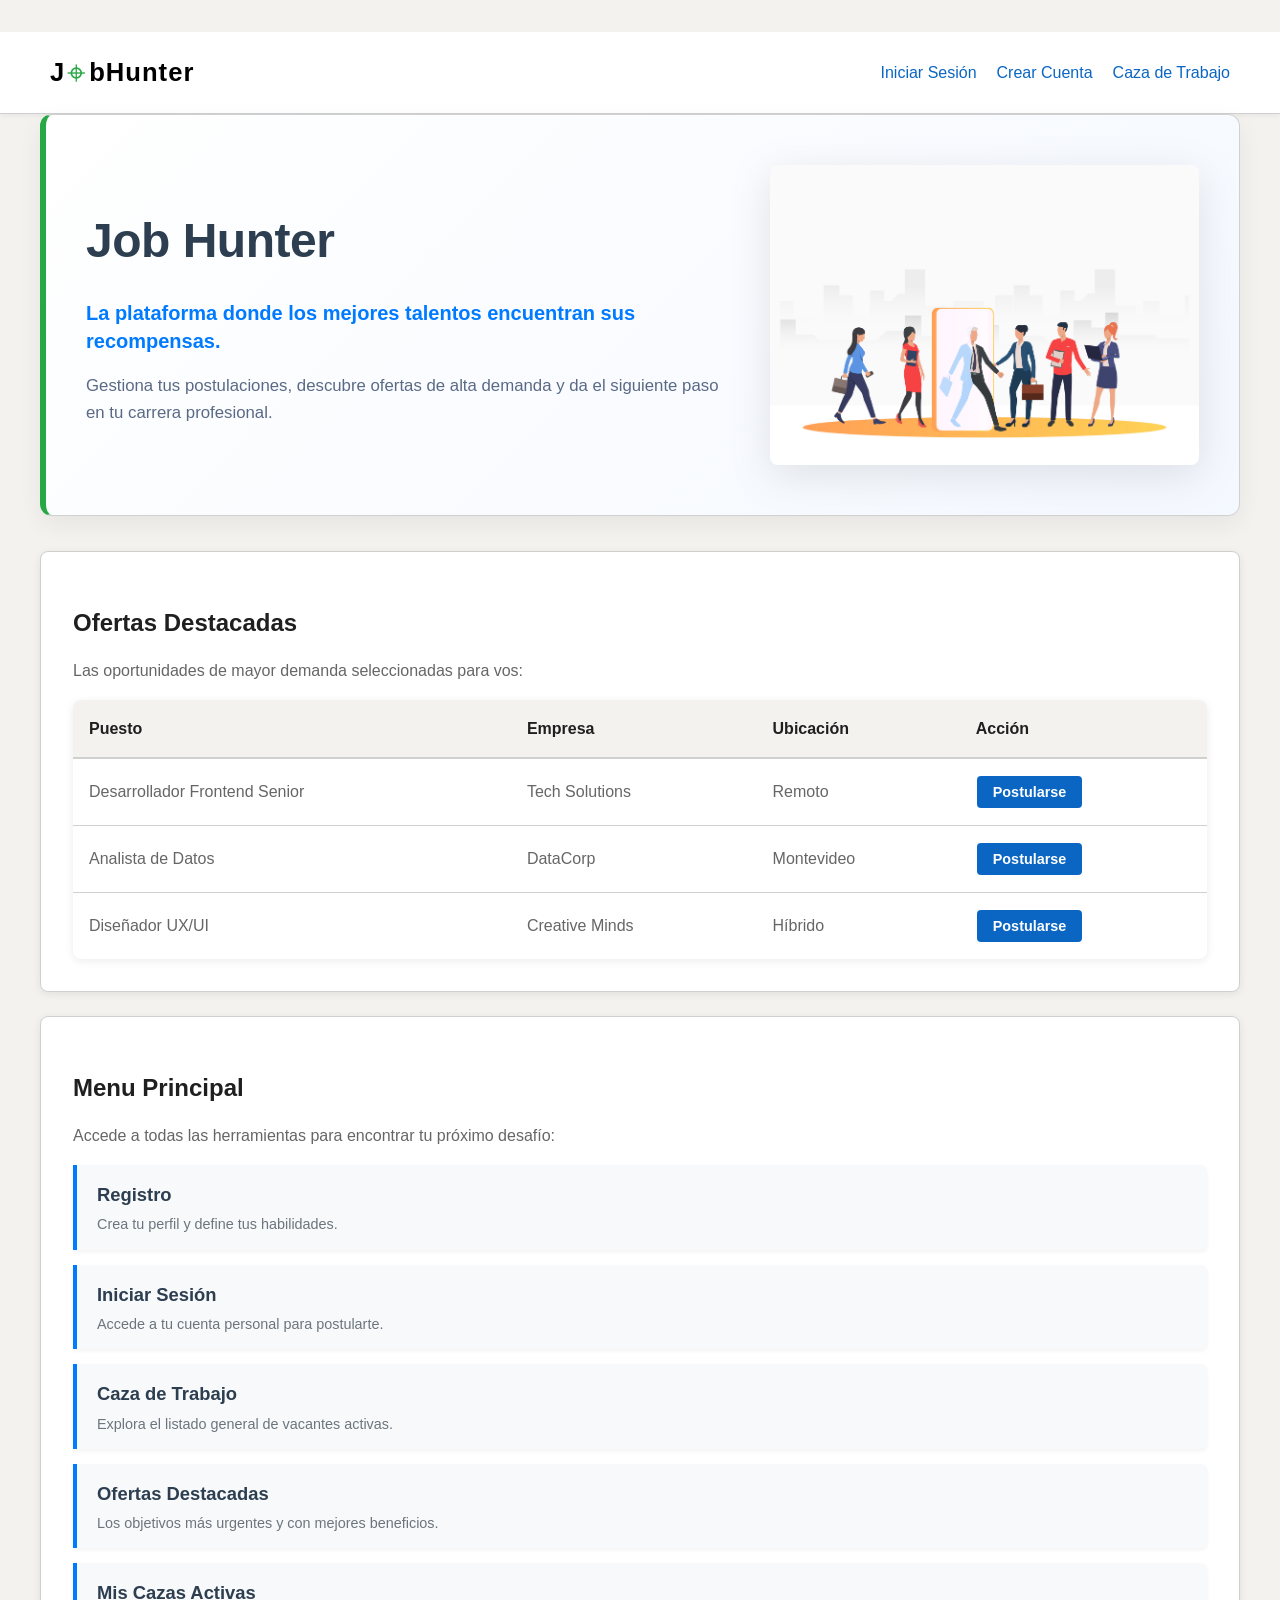
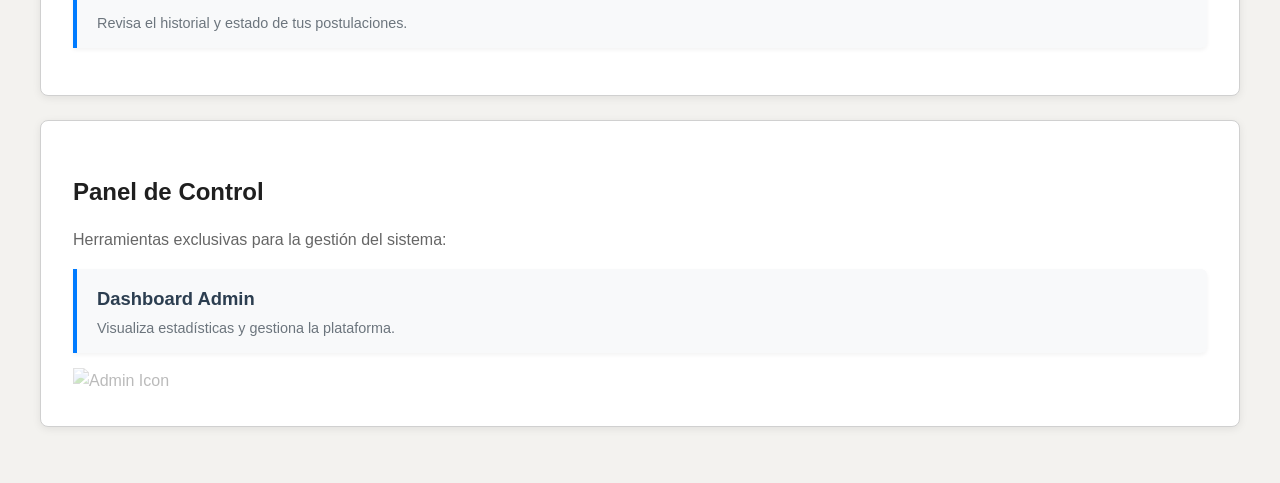
==== commit ad1eb8be: "correccion en el menu principal, saque la opcion inicio ya que se puede presionar el logo para hacer" ====
--- a/index.html
+++ b/index.html
@@ -15,7 +15,6 @@
             </div>
             
             <ul class="nav-links">
-                <li><a href="index.html">Inicio</a></li>
                 <li><a href="login.html">Iniciar Sesión</a></li>
                 <li><a href="registro.html">Crear Cuenta</a></li>
                 <li><a href="ofertas.html">Caza de Trabajo</a></li>
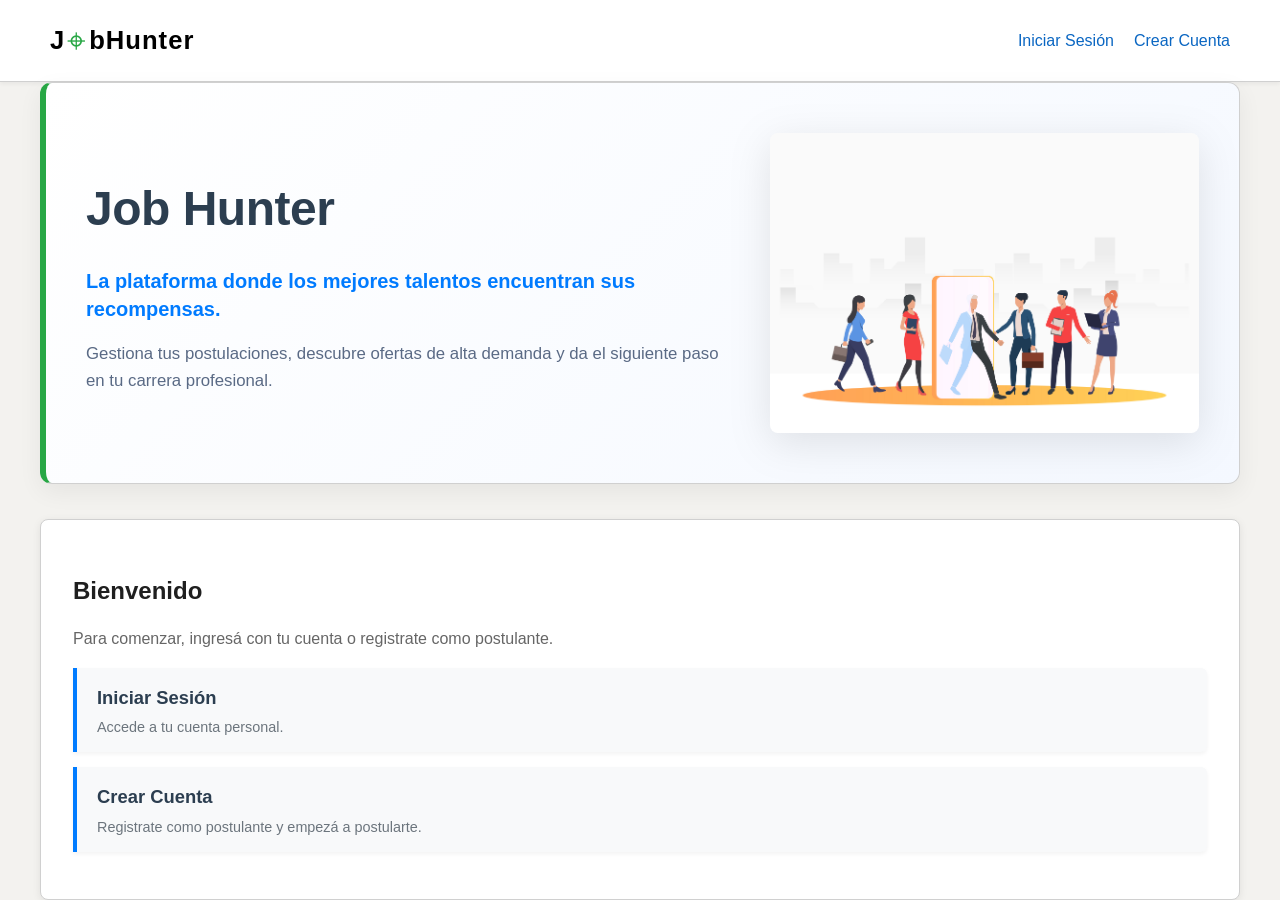
==== commit 723e1b23: "dividí algunos html para que sea mas entendible la navegacion, tambien cree algunas funciones para n" ====
--- a/index.html
+++ b/index.html
@@ -8,22 +8,29 @@
 </head>
 <body class="pagina-interna">
 
-    <header>
-        <nav class="navbar">
-            <div class="logo">
-                <a href="index.html">J<span class="mira-logo">⌖</span>bHunter</a>
-            </div>
-            
-            <ul class="nav-links">
-                <li><a href="login.html">Iniciar Sesión</a></li>
-                <li><a href="registro.html">Crear Cuenta</a></li>
-                <li><a href="ofertas.html">Caza de Trabajo</a></li>
-            </ul>
-        </nav>
-    </header>
+<header>
+    <nav class="navbar">
+        <div class="logo">
+            <a href="index.html">J<span class="mira-logo">⌖</span>bHunter</a>
+        </div>
+        
+        <ul class="nav-links">
+            <li id="liLogin"><a href="login.html">Iniciar Sesión</a></li>
+            <li id="liRegistro"><a href="registro.html">Crear Cuenta</a></li>
+            <li id="liOfertas"><a href="ofertas.html">Ofertas disponibles</a></li>
+            <li id="liDestacadas"><a href="ofertas_destacadas.html">Ofertas Destacadas</a></li>
+            <li id="liMisPostulaciones"><a href="mis_postulaciones.html">Mis Postulaciones</a></li>
+            <li id="liPendientes"><a href="postulaciones_pendientes.html">Postulaciones Pendientes</a></li>
+            <li id="liGestion"><a href="gestion_ofertas.html">Gestionar Ofertas</a></li>
+            <li id="liCrearOferta"><a href="crear_oferta.html">Crear Oferta</a></li>
+            <li id="liEstadisticas"><a href="estadisticas.html">Estadísticas</a></li>
+            <li id="liCerrarSesion"><a href="login.html" id="linkCerrarSesion">Cerrar Sesión</a></li>
+        </ul>
+    </nav>
+</header>
 
     <div class="contenedor">
-        
+
         <div class="hero card">
             <div class="hero-content">
                 <h1>Job Hunter</h1>
@@ -34,80 +41,24 @@
                 <img src="img/Imagen1.png" alt="Búsqueda de empleo" class="img-fluida">
             </div>
         </div>
-<div class="card">
-    <h2>Ofertas Destacadas</h2>
-    <p>Las oportunidades de mayor demanda seleccionadas para vos:</p>
-    
-    <table class="tabla">
-        <thead>
-            <tr>
-                <th>Puesto</th>
-                <th>Empresa</th>
-                <th>Ubicación</th>
-                <th>Acción</th>
-            </tr>
-        </thead>
-        <tbody>
-            <tr>
-                <td>Desarrollador Frontend Senior</td>
-                <td>Tech Solutions</td>
-                <td>Remoto</td>
-                <td><button class="boton boton-pequeno">Postularse</button></td>
-            </tr>
-            <tr>
-                <td>Analista de Datos</td>
-                <td>DataCorp</td>
-                <td>Montevideo</td>
-                <td><button class="boton boton-pequeno">Postularse</button></td>
-            </tr>
-            <tr>
-                <td>Diseñador UX/UI</td>
-                <td>Creative Minds</td>
-                <td>Híbrido</td>
-                <td><button class="boton boton-pequeno">Postularse</button></td>
-            </tr>
-        </tbody>
-    </table>
-</div>
-        <div class="grid-secciones">
-            <div class="card">
-                <h2>Menu Principal</h2>
-                <p>Accede a todas las herramientas para encontrar tu próximo desafío:</p>
-                <ul class="lista-descrita">
-                    <li>
-                        <a href="registro.html"><strong>Registro</strong></a>
-                        <span>Crea tu perfil y define tus habilidades.</span>
-                    </li>
-                    <li>
-                        <a href="login.html"><strong>Iniciar Sesión</strong></a>
-                        <span>Accede a tu cuenta personal para postularte.</span>
-                    </li>
-                    <li>
-                        <a href="ofertas.html"><strong>Caza de Trabajo</strong></a>
-                        <span>Explora el listado general de vacantes activas.</span>
-                    </li>
-                    <li>
-                        <a href="ofertas_destacadas.html"><strong>Ofertas Destacadas</strong></a>
-                        <span>Los objetivos más urgentes y con mejores beneficios.</span>
-                    </li>
-                    <li>
-                        <a href="mis_postulaciones.html"><strong>Mis Cazas Activas</strong></a>
-                        <span>Revisa el historial y estado de tus postulaciones.</span>
-                    </li>
-                </ul>
-            </div>
 
-            <div class="card">
-                <h2>Panel de Control</h2>
-                <p>Herramientas exclusivas para la gestión del sistema:</p>
-                <ul class="lista-descrita">
-                    <li>
-                        <a href="admin.html"><strong>Dashboard Admin</strong></a>
-                        <span>Visualiza estadísticas y gestiona la plataforma.</span>
-                    </li>
-                </ul>
-                <div class="decoracion-admin">
-                    <img src="https://cdn-icons-png.flaticon.com/512/906/906343.png" alt="Admin Icon" style="width: 50px; opacity: 0.3;">
-                </div>
-            </div>
-        </div>+        <div class="card">
+            <h2>Bienvenido</h2>
+            <p>Para comenzar, ingresá con tu cuenta o registrate como postulante.</p>
+            <ul class="lista-descrita">
+                <li>
+                    <a href="login.html"><strong>Iniciar Sesión</strong></a>
+                    <span>Accede a tu cuenta personal.</span>
+                </li>
+                <li>
+                    <a href="registro.html"><strong>Crear Cuenta</strong></a>
+                    <span>Registrate como postulante y empezá a postularte.</span>
+                </li>
+            </ul>
+        </div>
+
+    </div>
+
+    <script src="js/nav.js"></script>
+</body>
+</html>
--- a/estilos.css
+++ b/estilos.css
@@ -1275,3 +1275,8 @@
 
 } 
 
+.pagina-interna {
+
+    padding:0;
+
+}
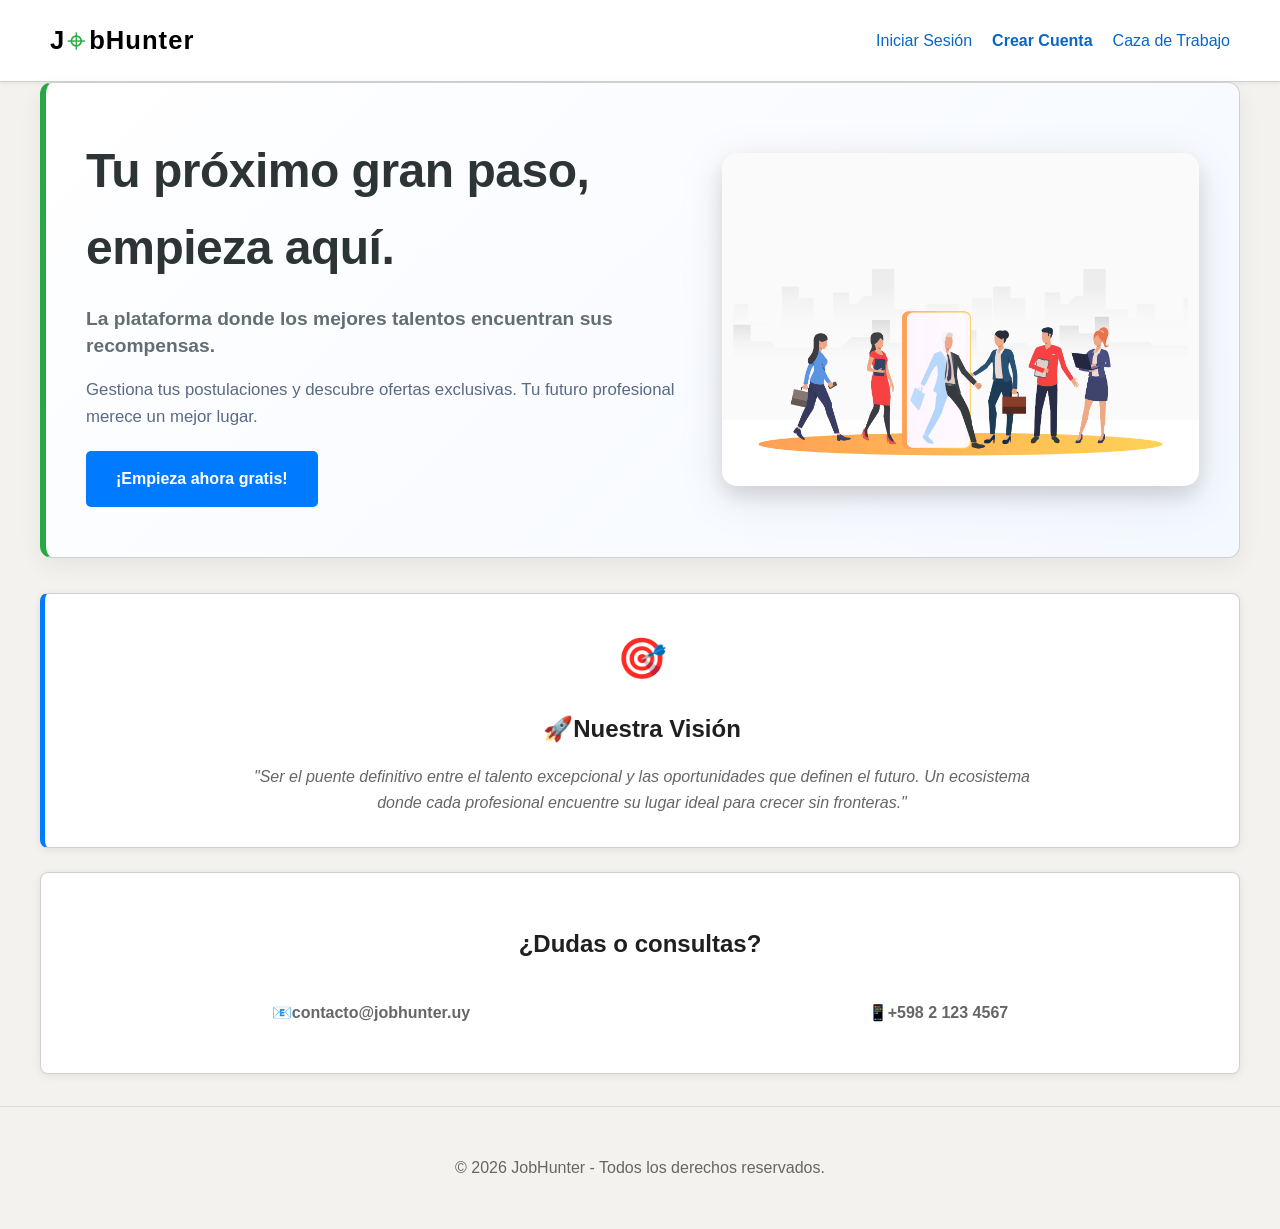
==== commit 48865053: "actualizacion y mergeo de cambios de gero para trabajar juntos" ====
--- a/index.html
+++ b/index.html
@@ -5,6 +5,49 @@
     <meta name="viewport" content="width=device-width, initial-scale=1.0">
     <title>JobHunter - Inicio</title>
     <link rel="stylesheet" href="estilos.css">
+    <style>
+        /* Estilos rápidos para darle vida al Hero */
+        .hero {
+            display: flex;
+            align-items: center;
+            gap: 40px;
+            padding: 40px;
+            background: linear-gradient(135deg, #f8f9fa 0%, #e9ecef 100%);
+        }
+        .hero-content {
+            flex: 1;
+        }
+        .hero-content h1 {
+            font-size: 3rem;
+            margin-bottom: 10px;
+            color: #2d3436;
+        }
+        .cta-button {
+            display: inline-block;
+            padding: 15px 30px;
+            background-color: #007bff;
+            color: white;
+            text-decoration: none;
+            border-radius: 5px;
+            font-weight: bold;
+            margin-top: 20px;
+            transition: transform 0.2s;
+        }
+        .cta-button:hover {
+            transform: scale(1.05);
+            background-color: #0056b3;
+        }
+        .img-fluida {
+            max-width: 100%;
+            border-radius: 15px;
+            box-shadow: 0 10px 20px rgba(0,0,0,0.1);
+        }
+        .mision-destacada {
+            text-align: center;
+            background-color: #ffffff;
+            border-left: 5px solid #007bff;
+        }
+    </style>
 </head>
 <body class="pagina-interna">
 
@@ -13,52 +56,50 @@
         <div class="logo">
             <a href="index.html">J<span class="mira-logo">⌖</span>bHunter</a>
         </div>
-        
         <ul class="nav-links">
-            <li id="liLogin"><a href="login.html">Iniciar Sesión</a></li>
-            <li id="liRegistro"><a href="registro.html">Crear Cuenta</a></li>
-            <li id="liOfertas"><a href="ofertas.html">Ofertas disponibles</a></li>
-            <li id="liDestacadas"><a href="ofertas_destacadas.html">Ofertas Destacadas</a></li>
-            <li id="liMisPostulaciones"><a href="mis_postulaciones.html">Mis Postulaciones</a></li>
-            <li id="liPendientes"><a href="postulaciones_pendientes.html">Postulaciones Pendientes</a></li>
-            <li id="liGestion"><a href="gestion_ofertas.html">Gestionar Ofertas</a></li>
-            <li id="liCrearOferta"><a href="crear_oferta.html">Crear Oferta</a></li>
-            <li id="liEstadisticas"><a href="estadisticas.html">Estadísticas</a></li>
-            <li id="liCerrarSesion"><a href="login.html" id="linkCerrarSesion">Cerrar Sesión</a></li>
+            <li><a href="login.html">Iniciar Sesión</a></li>
+            <li><a href="registro.html" style="font-weight: bold;">Crear Cuenta</a></li>
+            <li><a href="ofertas.html" class="btn-destacado">Caza de Trabajo</a></li>
         </ul>
     </nav>
 </header>
 
     <div class="contenedor">
 
-        <div class="hero card">
+        <!-- Hero mejorado -->
+        <section class="hero card">
             <div class="hero-content">
-                <h1>Job Hunter</h1>
-                <p class="subtitulo">La plataforma donde los mejores talentos encuentran sus recompensas.</p>
-                <p>Gestiona tus postulaciones, descubre ofertas de alta demanda y da el siguiente paso en tu carrera profesional.</p>
+                <h1>Tu próximo gran paso, <br>empieza aquí.</h1>
+                <p class="subtitulo" style="font-size: 1.2rem; color: #636e72;">La plataforma donde los mejores talentos encuentran sus recompensas.</p>
+                <p>Gestiona tus postulaciones y descubre ofertas exclusivas. Tu futuro profesional merece un mejor lugar.</p>
+                <a href="registro.html" class="cta-button">¡Empieza ahora gratis!</a>
             </div>
             <div class="hero-image">
                 <img src="img/Imagen1.png" alt="Búsqueda de empleo" class="img-fluida">
             </div>
-        </div>
+        </section>
 
-        <div class="card">
-            <h2>Bienvenido</h2>
-            <p>Para comenzar, ingresá con tu cuenta o registrate como postulante.</p>
-            <ul class="lista-descrita">
-                <li>
-                    <a href="login.html"><strong>Iniciar Sesión</strong></a>
-                    <span>Accede a tu cuenta personal.</span>
-                </li>
-                <li>
-                    <a href="registro.html"><strong>Crear Cuenta</strong></a>
-                    <span>Registrate como postulante y empezá a postularte.</span>
-                </li>
-            </ul>
-        </div>
+        <!-- Misión con más énfasis -->
+        <section class="card mision-destacada">
+            <div class="mision-icono" style="font-size: 2.5rem; margin-bottom: 10px;">🎯</div>
+            <h2>🚀Nuestra Visión</h2>
+            <p class="texto-inspirador" style="font-style: italic; max-width: 800px; margin: 0 auto;">"Ser el puente definitivo entre el talento excepcional y las oportunidades que definen el futuro. Un ecosistema donde cada profesional encuentre su lugar ideal para crecer sin fronteras."</p>
+        </section>
+
+        <!-- Información con iconos simples -->
+        <section class="card" style="text-align: center;">
+            <h2>¿Dudas o consultas?</h2>
+            <div style="display: flex; justify-content: space-around; margin-top: 20px;">
+                <p>📧<strong>contacto@jobhunter.uy</strong></p>
+                <p>📱<strong>+598 2 123 4567</strong></p>
+            </div>
+        </section>
 
     </div>
 
-    <script src="js/nav.js"></script>
+    <footer style="text-align: center; padding: 2rem; margin-top: 2rem; border-top: 1px solid #ddd; color: #666;">
+        <p>&copy; 2026 JobHunter - Todos los derechos reservados.</p>
+    </footer>
+
 </body>
 </html>
